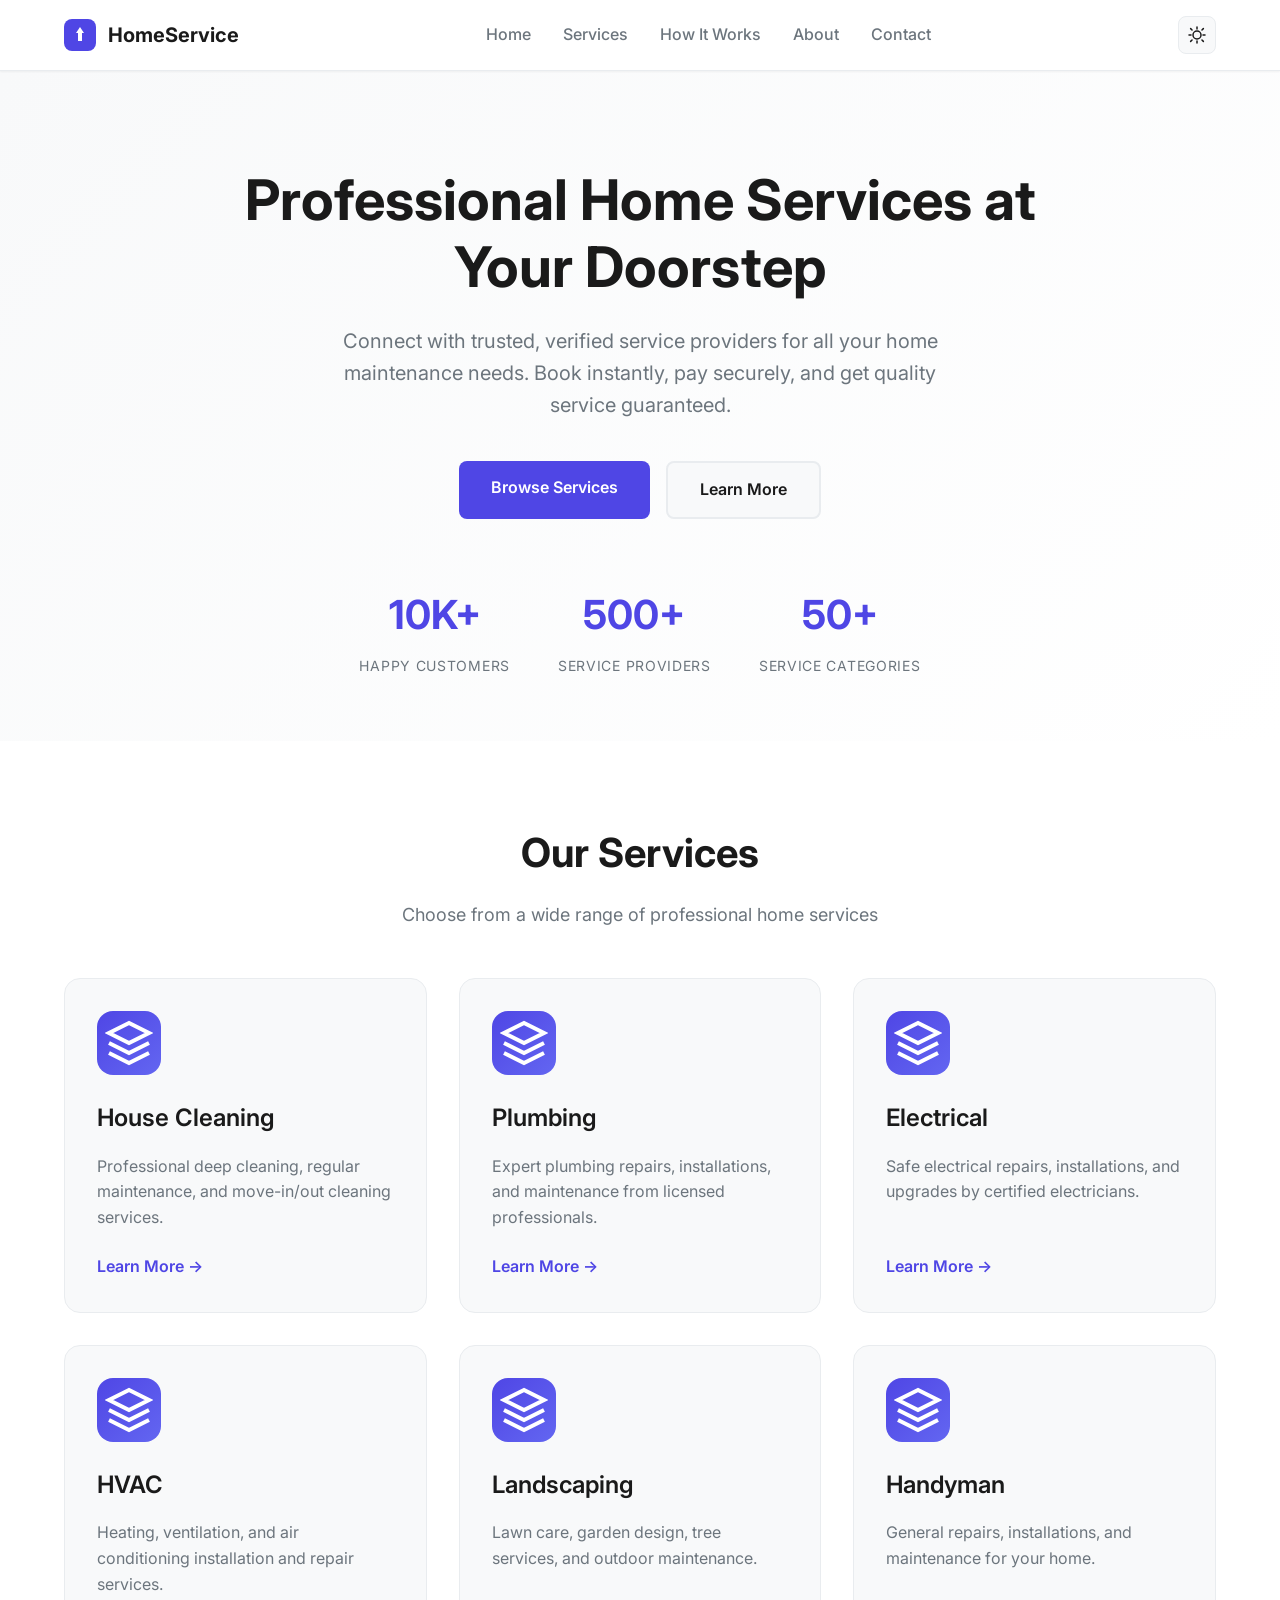
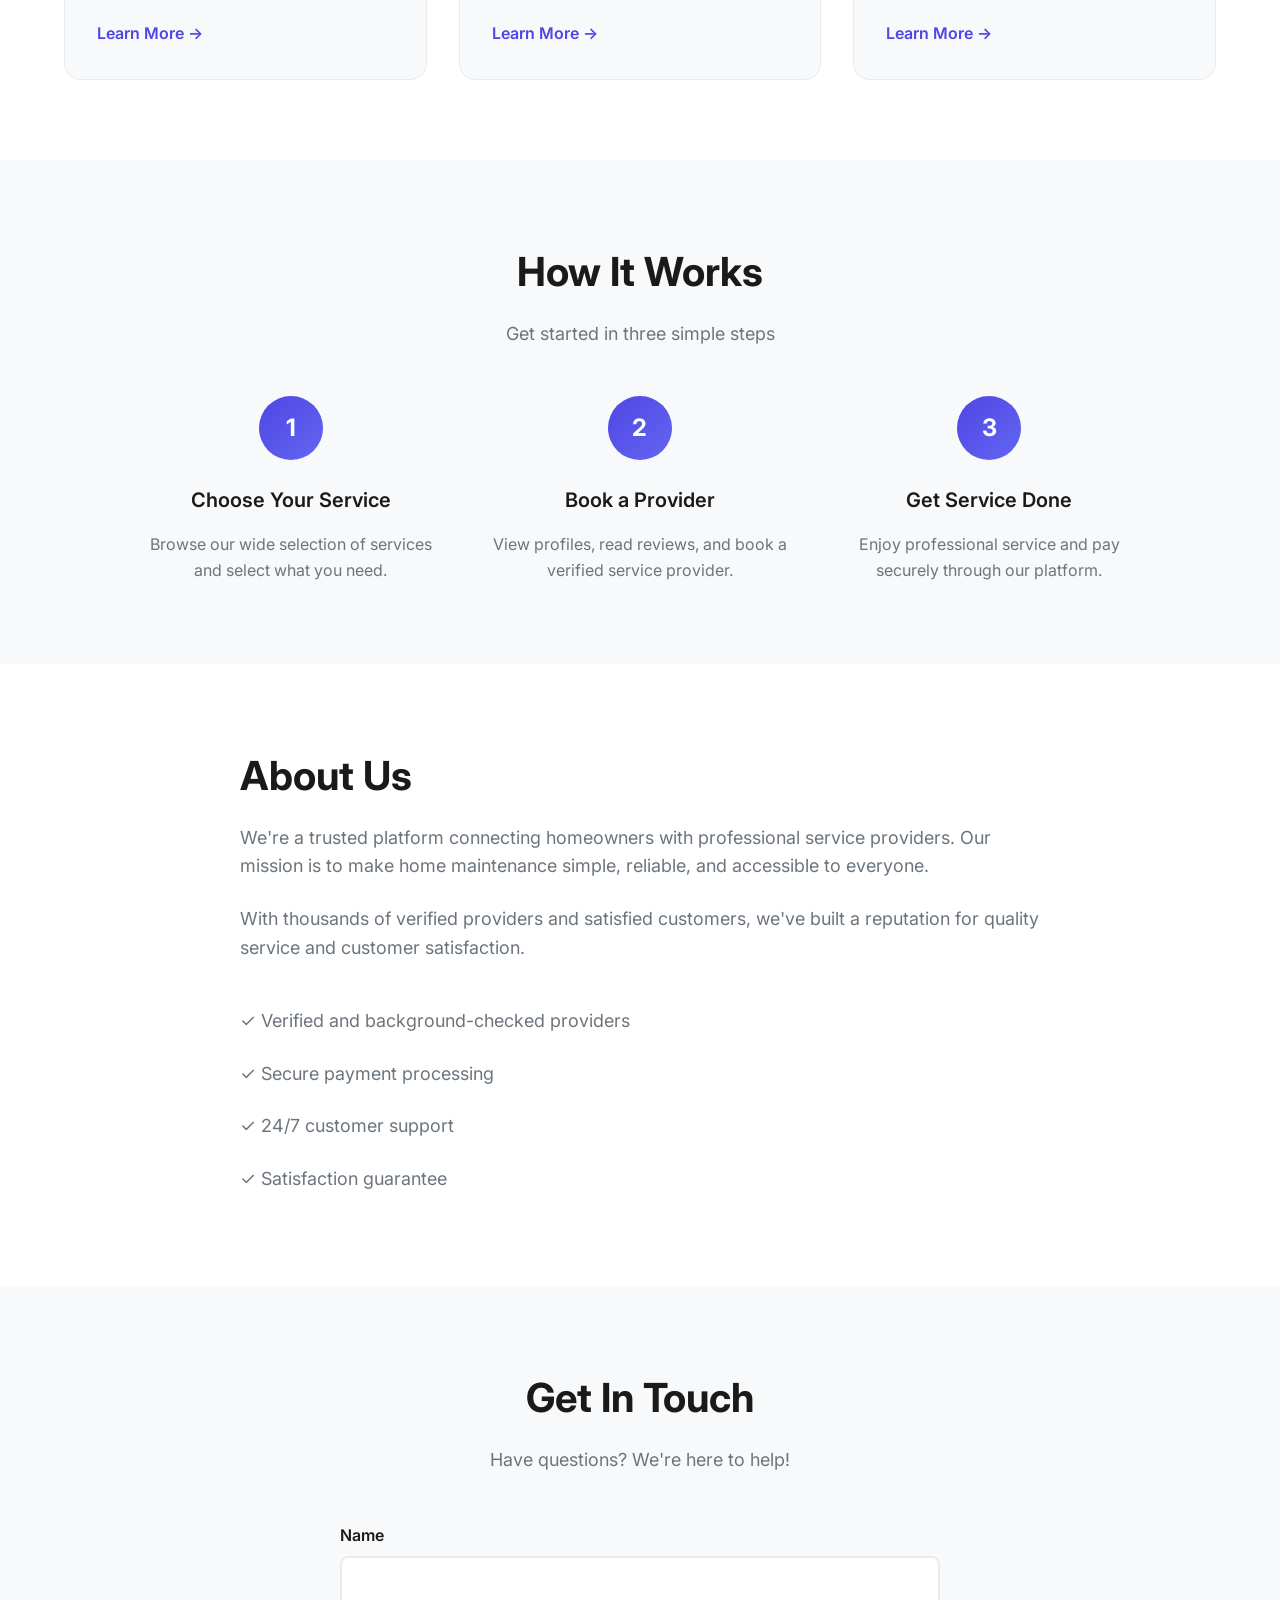
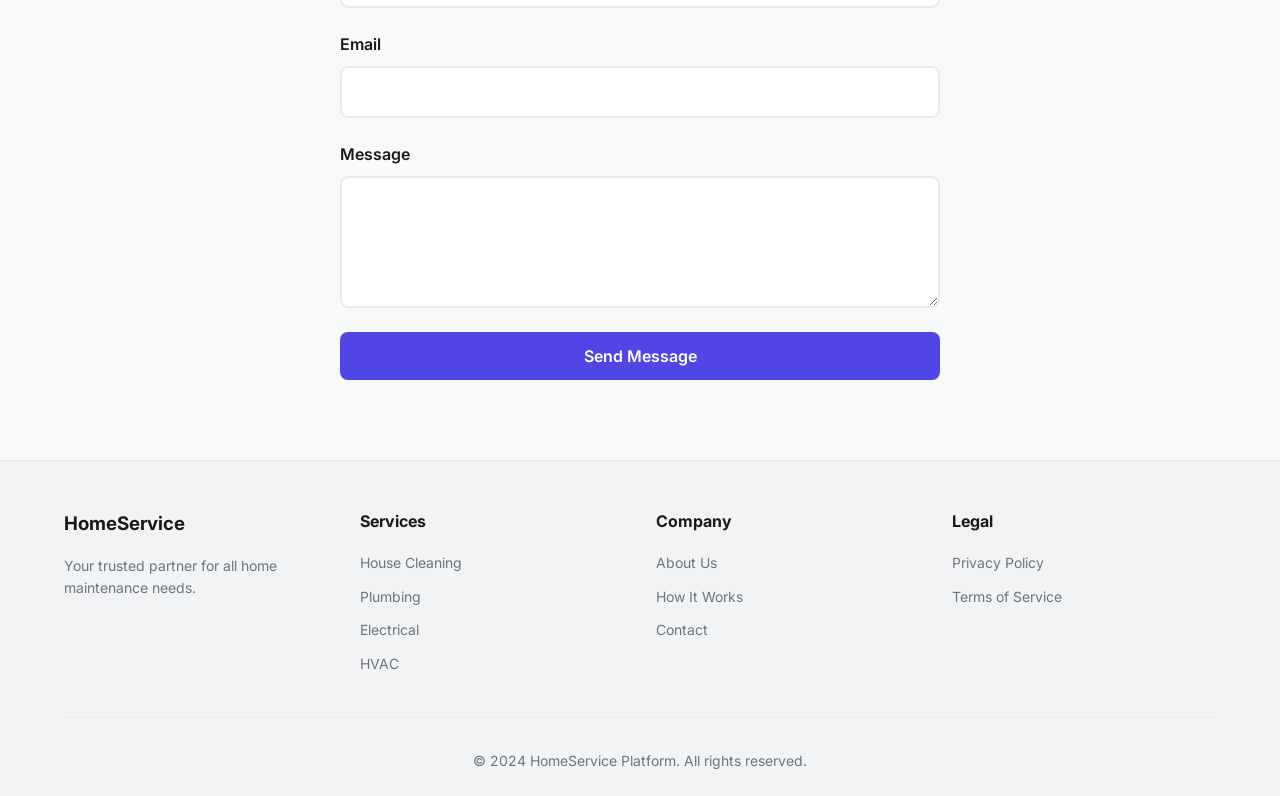
==== index.html @ f5e22240 "Changes made by Agent Co-authored-by: perso.business7 <perso.business7@gmail.com>" ====
<!DOCTYPE html>
<html lang="en">
<head>
    <meta charset="UTF-8">
    <meta name="viewport" content="width=device-width, initial-scale=1.0">
    <meta name="description" content="Professional home service platform connecting homeowners with trusted service providers. Book cleaning, plumbing, electrical, and more services online.">
    <meta name="keywords" content="home services, service providers, cleaning, plumbing, electrical, home maintenance, booking platform">
    <meta name="author" content="Home Service Platform">
    <meta name="robots" content="index, follow">
    <meta property="og:title" content="Home Service Platform - Trusted Service Providers">
    <meta property="og:description" content="Connect with professional service providers for all your home maintenance needs.">
    <meta property="og:type" content="website">
    <meta name="twitter:card" content="summary_large_image">
    <title>Home Service Platform - Professional Services at Your Doorstep</title>
    <link rel="stylesheet" href="styles.css">
    <link rel="preconnect" href="https://fonts.googleapis.com">
    <link rel="preconnect" href="https://fonts.gstatic.com" crossorigin>
    <link href="https://fonts.googleapis.com/css2?family=Inter:wght@300;400;500;600;700&display=swap" rel="stylesheet">
    <script type="application/ld+json">
    {
      "@context": "https://schema.org",
      "@type": "Service",
      "name": "Home Service Platform",
      "description": "Professional home service platform connecting homeowners with trusted service providers",
      "provider": {
        "@type": "Organization",
        "name": "Home Service Platform"
      },
      "areaServed": {
        "@type": "Country",
        "name": "United States"
      },
      "serviceType": ["Cleaning", "Plumbing", "Electrical", "Home Maintenance"]
    }
    </script>
</head>
<body>
    <header class="header" role="banner">
        <nav class="navbar" role="navigation" aria-label="Main navigation">
            <div class="container">
                <div class="nav-wrapper">
                    <a href="#" class="logo" aria-label="Home Service Platform">
                        <svg width="32" height="32" viewBox="0 0 32 32" fill="none" xmlns="http://www.w3.org/2000/svg">
                            <rect width="32" height="32" rx="8" class="logo-bg"/>
                            <path d="M16 8L20 14H18V22H14V14H12L16 8Z" class="logo-icon" fill="currentColor"/>
                        </svg>
                        <span>HomeService</span>
                    </a>
                    <button class="mobile-menu-toggle" aria-label="Toggle menu" aria-expanded="false">
                        <span></span>
                        <span></span>
                        <span></span>
                    </button>
                    <ul class="nav-menu" role="menubar">
                        <li role="none"><a href="#home" role="menuitem">Home</a></li>
                        <li role="none"><a href="#services" role="menuitem">Services</a></li>
                        <li role="none"><a href="#how-it-works" role="menuitem">How It Works</a></li>
                        <li role="none"><a href="#about" role="menuitem">About</a></li>
                        <li role="none"><a href="#contact" role="menuitem">Contact</a></li>
                    </ul>
                    <button class="theme-toggle" aria-label="Toggle theme" title="Toggle light/dark mode">
                        <svg class="sun-icon" width="20" height="20" viewBox="0 0 20 20" fill="none">
                            <circle cx="10" cy="10" r="4" stroke="currentColor" stroke-width="1.5"/>
                            <path d="M10 2V4M10 16V18M18 10H16M4 10H2M16.364 3.636L14.95 5.05M5.05 14.95L3.636 16.364M16.364 16.364L14.95 14.95M5.05 5.05L3.636 3.636" stroke="currentColor" stroke-width="1.5" stroke-linecap="round"/>
                        </svg>
                        <svg class="moon-icon" width="20" height="20" viewBox="0 0 20 20" fill="none">
                            <path d="M17.293 13.293C16.3785 14.2075 15.2352 14.8481 14 15.165C12.7648 15.4819 11.4652 15.4642 10.24 15.114C9.01479 14.7638 7.91376 14.0934 7.05025 13.1799C6.18674 12.2664 5.59239 11.1423 5.33061 9.92834C5.06882 8.71438 5.14878 7.45426 5.56353 6.28141C5.97828 5.10856 6.71289 4.06319 7.69098 3.2638C8.66907 2.46441 9.85279 1.94029 11.1119 1.74826C12.371 1.55622 13.6576 1.70275 14.843 2.173C13.736 3.66123 13.3285 5.53038 13.721 7.31853C14.1135 9.10668 15.2726 10.6651 16.9 11.6C17.305 11.809 17.724 11.987 18.153 12.133C17.756 12.599 17.3 13.011 17.293 13.293Z" stroke="currentColor" stroke-width="1.5" stroke-linecap="round" stroke-linejoin="round"/>
                        </svg>
                    </button>
                </div>
            </div>
        </nav>
    </header>

    <main role="main">
        <section id="home" class="hero" aria-labelledby="hero-heading">
            <div class="container">
                <div class="hero-content">
                    <h1 id="hero-heading" class="hero-title">Professional Home Services at Your Doorstep</h1>
                    <p class="hero-subtitle">Connect with trusted, verified service providers for all your home maintenance needs. Book instantly, pay securely, and get quality service guaranteed.</p>
                    <div class="hero-cta">
                        <a href="#services" class="btn btn-primary" role="button">Browse Services</a>
                        <a href="#how-it-works" class="btn btn-secondary" role="button">Learn More</a>
                    </div>
                    <div class="hero-stats">
                        <div class="stat-item">
                            <span class="stat-number">10K+</span>
                            <span class="stat-label">Happy Customers</span>
                        </div>
                        <div class="stat-item">
                            <span class="stat-number">500+</span>
                            <span class="stat-label">Service Providers</span>
                        </div>
                        <div class="stat-item">
                            <span class="stat-number">50+</span>
                            <span class="stat-label">Service Categories</span>
                        </div>
                    </div>
                </div>
            </div>
        </section>

        <section id="services" class="services" aria-labelledby="services-heading">
            <div class="container">
                <div class="section-header">
                    <h2 id="services-heading" class="section-title">Our Services</h2>
                    <p class="section-subtitle">Choose from a wide range of professional home services</p>
                </div>
                <div class="services-grid">
                    <article class="service-card">
                        <div class="service-icon">
                            <svg width="48" height="48" viewBox="0 0 24 24" fill="none" stroke="currentColor" stroke-width="2">
                                <path d="M12 2L2 7L12 12L22 7L12 2Z"/>
                                <path d="M2 17L12 22L22 17"/>
                                <path d="M2 12L12 17L22 12"/>
                            </svg>
                        </div>
                        <h3 class="service-title">House Cleaning</h3>
                        <p class="service-description">Professional deep cleaning, regular maintenance, and move-in/out cleaning services.</p>
                        <a href="#" class="service-link" aria-label="Learn more about house cleaning">Learn More →</a>
                    </article>
                    <article class="service-card">
                        <div class="service-icon">
                            <svg width="48" height="48" viewBox="0 0 24 24" fill="none" stroke="currentColor" stroke-width="2">
                                <path d="M12 2L2 7L12 12L22 7L12 2Z"/>
                                <path d="M2 17L12 22L22 17"/>
                                <path d="M2 12L12 17L22 12"/>
                            </svg>
                        </div>
                        <h3 class="service-title">Plumbing</h3>
                        <p class="service-description">Expert plumbing repairs, installations, and maintenance from licensed professionals.</p>
                        <a href="#" class="service-link" aria-label="Learn more about plumbing services">Learn More →</a>
                    </article>
                    <article class="service-card">
                        <div class="service-icon">
                            <svg width="48" height="48" viewBox="0 0 24 24" fill="none" stroke="currentColor" stroke-width="2">
                                <path d="M12 2L2 7L12 12L22 7L12 2Z"/>
                                <path d="M2 17L12 22L22 17"/>
                                <path d="M2 12L12 17L22 12"/>
                            </svg>
                        </div>
                        <h3 class="service-title">Electrical</h3>
                        <p class="service-description">Safe electrical repairs, installations, and upgrades by certified electricians.</p>
                        <a href="#" class="service-link" aria-label="Learn more about electrical services">Learn More →</a>
                    </article>
                    <article class="service-card">
                        <div class="service-icon">
                            <svg width="48" height="48" viewBox="0 0 24 24" fill="none" stroke="currentColor" stroke-width="2">
                                <path d="M12 2L2 7L12 12L22 7L12 2Z"/>
                                <path d="M2 17L12 22L22 17"/>
                                <path d="M2 12L12 17L22 12"/>
                            </svg>
                        </div>
                        <h3 class="service-title">HVAC</h3>
                        <p class="service-description">Heating, ventilation, and air conditioning installation and repair services.</p>
                        <a href="#" class="service-link" aria-label="Learn more about HVAC services">Learn More →</a>
                    </article>
                    <article class="service-card">
                        <div class="service-icon">
                            <svg width="48" height="48" viewBox="0 0 24 24" fill="none" stroke="currentColor" stroke-width="2">
                                <path d="M12 2L2 7L12 12L22 7L12 2Z"/>
                                <path d="M2 17L12 22L22 17"/>
                                <path d="M2 12L12 17L22 12"/>
                            </svg>
                        </div>
                        <h3 class="service-title">Landscaping</h3>
                        <p class="service-description">Lawn care, garden design, tree services, and outdoor maintenance.</p>
                        <a href="#" class="service-link" aria-label="Learn more about landscaping services">Learn More →</a>
                    </article>
                    <article class="service-card">
                        <div class="service-icon">
                            <svg width="48" height="48" viewBox="0 0 24 24" fill="none" stroke="currentColor" stroke-width="2">
                                <path d="M12 2L2 7L12 12L22 7L12 2Z"/>
                                <path d="M2 17L12 22L22 17"/>
                                <path d="M2 12L12 17L22 12"/>
                            </svg>
                        </div>
                        <h3 class="service-title">Handyman</h3>
                        <p class="service-description">General repairs, installations, and maintenance for your home.</p>
                        <a href="#" class="service-link" aria-label="Learn more about handyman services">Learn More →</a>
                    </article>
                </div>
            </div>
        </section>

        <section id="how-it-works" class="how-it-works" aria-labelledby="how-it-works-heading">
            <div class="container">
                <div class="section-header">
                    <h2 id="how-it-works-heading" class="section-title">How It Works</h2>
                    <p class="section-subtitle">Get started in three simple steps</p>
                </div>
                <div class="steps">
                    <div class="step-item">
                        <div class="step-number">1</div>
                        <h3 class="step-title">Choose Your Service</h3>
                        <p class="step-description">Browse our wide selection of services and select what you need.</p>
                    </div>
                    <div class="step-item">
                        <div class="step-number">2</div>
                        <h3 class="step-title">Book a Provider</h3>
                        <p class="step-description">View profiles, read reviews, and book a verified service provider.</p>
                    </div>
                    <div class="step-item">
                        <div class="step-number">3</div>
                        <h3 class="step-title">Get Service Done</h3>
                        <p class="step-description">Enjoy professional service and pay securely through our platform.</p>
                    </div>
                </div>
            </div>
        </section>

        <section id="about" class="about" aria-labelledby="about-heading">
            <div class="container">
                <div class="about-content">
                    <div class="about-text">
                        <h2 id="about-heading" class="section-title">About Us</h2>
                        <p>We're a trusted platform connecting homeowners with professional service providers. Our mission is to make home maintenance simple, reliable, and accessible to everyone.</p>
                        <p>With thousands of verified providers and satisfied customers, we've built a reputation for quality service and customer satisfaction.</p>
                        <ul class="feature-list">
                            <li>✓ Verified and background-checked providers</li>
                            <li>✓ Secure payment processing</li>
                            <li>✓ 24/7 customer support</li>
                            <li>✓ Satisfaction guarantee</li>
                        </ul>
                    </div>
                </div>
            </div>
        </section>

        <section id="contact" class="contact" aria-labelledby="contact-heading">
            <div class="container">
                <div class="section-header">
                    <h2 id="contact-heading" class="section-title">Get In Touch</h2>
                    <p class="section-subtitle">Have questions? We're here to help!</p>
                </div>
                <div class="contact-content">
                    <form class="contact-form" aria-label="Contact form">
                        <div class="form-group">
                            <label for="name">Name</label>
                            <input type="text" id="name" name="name" required aria-required="true">
                        </div>
                        <div class="form-group">
                            <label for="email">Email</label>
                            <input type="email" id="email" name="email" required aria-required="true">
                        </div>
                        <div class="form-group">
                            <label for="message">Message</label>
                            <textarea id="message" name="message" rows="5" required aria-required="true"></textarea>
                        </div>
                        <button type="submit" class="btn btn-primary">Send Message</button>
                    </form>
                </div>
            </div>
        </section>
    </main>

    <footer class="footer" role="contentinfo">
        <div class="container">
            <div class="footer-content">
                <div class="footer-section">
                    <h3>HomeService</h3>
                    <p>Your trusted partner for all home maintenance needs.</p>
                </div>
                <div class="footer-section">
                    <h4>Services</h4>
                    <ul>
                        <li><a href="#services">House Cleaning</a></li>
                        <li><a href="#services">Plumbing</a></li>
                        <li><a href="#services">Electrical</a></li>
                        <li><a href="#services">HVAC</a></li>
                    </ul>
                </div>
                <div class="footer-section">
                    <h4>Company</h4>
                    <ul>
                        <li><a href="#about">About Us</a></li>
                        <li><a href="#how-it-works">How It Works</a></li>
                        <li><a href="#contact">Contact</a></li>
                    </ul>
                </div>
                <div class="footer-section">
                    <h4>Legal</h4>
                    <ul>
                        <li><a href="#">Privacy Policy</a></li>
                        <li><a href="#">Terms of Service</a></li>
                    </ul>
                </div>
            </div>
            <div class="footer-bottom">
                <p>&copy; 2024 HomeService Platform. All rights reserved.</p>
            </div>
        </div>
    </footer>

    <script src="script.js"></script>
</body>
</html>
---- styles.css ----
:root {
    /* Light theme colors */
    --bg-primary: #ffffff;
    --bg-secondary: #f8f9fa;
    --bg-tertiary: #f1f3f5;
    --text-primary: #1a1a1a;
    --text-secondary: #6c757d;
    --text-tertiary: #868e96;
    --accent-primary: #4f46e5;
    --accent-primary-hover: #4338ca;
    --accent-secondary: #6366f1;
    --border-color: #e9ecef;
    --shadow-sm: 0 1px 2px 0 rgba(0, 0, 0, 0.05);
    --shadow-md: 0 4px 6px -1px rgba(0, 0, 0, 0.1), 0 2px 4px -1px rgba(0, 0, 0, 0.06);
    --shadow-lg: 0 10px 15px -3px rgba(0, 0, 0, 0.1), 0 4px 6px -2px rgba(0, 0, 0, 0.05);
    --shadow-xl: 0 20px 25px -5px rgba(0, 0, 0, 0.1), 0 10px 10px -5px rgba(0, 0, 0, 0.04);
}

[data-theme="dark"] {
    /* Dark theme colors */
    --bg-primary: #0f172a;
    --bg-secondary: #1e293b;
    --bg-tertiary: #334155;
    --text-primary: #f1f5f9;
    --text-secondary: #cbd5e1;
    --text-tertiary: #94a3b8;
    --accent-primary: #6366f1;
    --accent-primary-hover: #818cf8;
    --accent-secondary: #818cf8;
    --border-color: #334155;
    --shadow-sm: 0 1px 2px 0 rgba(0, 0, 0, 0.3);
    --shadow-md: 0 4px 6px -1px rgba(0, 0, 0, 0.4), 0 2px 4px -1px rgba(0, 0, 0, 0.3);
    --shadow-lg: 0 10px 15px -3px rgba(0, 0, 0, 0.4), 0 4px 6px -2px rgba(0, 0, 0, 0.3);
    --shadow-xl: 0 20px 25px -5px rgba(0, 0, 0, 0.4), 0 10px 10px -5px rgba(0, 0, 0, 0.3);
}

* {
    margin: 0;
    padding: 0;
    box-sizing: border-box;
}

html {
    scroll-behavior: smooth;
}

body {
    font-family: 'Inter', -apple-system, BlinkMacSystemFont, 'Segoe UI', Roboto, Oxygen, Ubuntu, Cantarell, sans-serif;
    line-height: 1.6;
    color: var(--text-primary);
    background-color: var(--bg-primary);
    transition: background-color 0.3s ease, color 0.3s ease;
    -webkit-font-smoothing: antialiased;
    -moz-osx-font-smoothing: grayscale;
}

.container {
    max-width: 1200px;
    margin: 0 auto;
    padding: 0 1.5rem;
}

/* Header & Navigation */
.header {
    position: sticky;
    top: 0;
    z-index: 1000;
    background-color: var(--bg-primary);
    border-bottom: 1px solid var(--border-color);
    box-shadow: var(--shadow-sm);
    transition: background-color 0.3s ease, border-color 0.3s ease;
}

.navbar {
    padding: 1rem 0;
}

.nav-wrapper {
    display: flex;
    align-items: center;
    justify-content: space-between;
    gap: 2rem;
}

.logo {
    display: flex;
    align-items: center;
    gap: 0.75rem;
    text-decoration: none;
    color: var(--text-primary);
    font-weight: 700;
    font-size: 1.25rem;
    transition: color 0.3s ease;
}

.logo:hover {
    color: var(--accent-primary);
}

.logo-bg {
    fill: var(--accent-primary);
}

.logo-icon {
    fill: white;
}

.nav-menu {
    display: flex;
    list-style: none;
    gap: 2rem;
    align-items: center;
}

.nav-menu a {
    color: var(--text-secondary);
    text-decoration: none;
    font-weight: 500;
    transition: color 0.3s ease;
    position: relative;
}

.nav-menu a:hover,
.nav-menu a:focus {
    color: var(--accent-primary);
    outline: none;
}

.nav-menu a::after {
    content: '';
    position: absolute;
    bottom: -4px;
    left: 0;
    width: 0;
    height: 2px;
    background-color: var(--accent-primary);
    transition: width 0.3s ease;
}

.nav-menu a:hover::after {
    width: 100%;
}

.mobile-menu-toggle {
    display: none;
    flex-direction: column;
    gap: 4px;
    background: none;
    border: none;
    cursor: pointer;
    padding: 0.5rem;
    z-index: 1001;
}

.mobile-menu-toggle span {
    width: 24px;
    height: 2px;
    background-color: var(--text-primary);
    transition: all 0.3s ease;
    border-radius: 2px;
}

.mobile-menu-toggle[aria-expanded="true"] span:nth-child(1) {
    transform: rotate(45deg) translate(6px, 6px);
}

.mobile-menu-toggle[aria-expanded="true"] span:nth-child(2) {
    opacity: 0;
}

.mobile-menu-toggle[aria-expanded="true"] span:nth-child(3) {
    transform: rotate(-45deg) translate(6px, -6px);
}

.theme-toggle {
    background: var(--bg-secondary);
    border: 1px solid var(--border-color);
    border-radius: 0.5rem;
    padding: 0.5rem;
    cursor: pointer;
    display: flex;
    align-items: center;
    justify-content: center;
    transition: all 0.3s ease;
    color: var(--text-primary);
}

.theme-toggle:hover {
    background: var(--bg-tertiary);
    transform: scale(1.05);
}

.theme-toggle:focus {
    outline: 2px solid var(--accent-primary);
    outline-offset: 2px;
}

.theme-toggle .moon-icon {
    display: none;
}

[data-theme="dark"] .theme-toggle .sun-icon {
    display: none;
}

[data-theme="dark"] .theme-toggle .moon-icon {
    display: block;
}

/* Hero Section */
.hero {
    padding: 6rem 0 4rem;
    background: linear-gradient(135deg, var(--bg-secondary) 0%, var(--bg-primary) 100%);
    text-align: center;
}

.hero-content {
    max-width: 800px;
    margin: 0 auto;
}

.hero-title {
    font-size: clamp(2rem, 5vw, 3.5rem);
    font-weight: 700;
    margin-bottom: 1.5rem;
    color: var(--text-primary);
    line-height: 1.2;
}

.hero-subtitle {
    font-size: clamp(1rem, 2vw, 1.25rem);
    color: var(--text-secondary);
    margin-bottom: 2.5rem;
    max-width: 600px;
    margin-left: auto;
    margin-right: auto;
}

.hero-cta {
    display: flex;
    gap: 1rem;
    justify-content: center;
    flex-wrap: wrap;
    margin-bottom: 4rem;
}

.btn {
    display: inline-block;
    padding: 0.875rem 2rem;
    border-radius: 0.5rem;
    text-decoration: none;
    font-weight: 600;
    transition: all 0.3s ease;
    border: none;
    cursor: pointer;
    font-size: 1rem;
    font-family: inherit;
}

.btn-primary {
    background-color: var(--accent-primary);
    color: white;
}

.btn-primary:hover,
.btn-primary:focus {
    background-color: var(--accent-primary-hover);
    transform: translateY(-2px);
    box-shadow: var(--shadow-lg);
    outline: none;
}

.btn-secondary {
    background-color: var(--bg-secondary);
    color: var(--text-primary);
    border: 2px solid var(--border-color);
}

.btn-secondary:hover,
.btn-secondary:focus {
    background-color: var(--bg-tertiary);
    border-color: var(--accent-primary);
    outline: none;
}

.hero-stats {
    display: flex;
    justify-content: center;
    gap: 3rem;
    flex-wrap: wrap;
}

.stat-item {
    display: flex;
    flex-direction: column;
    align-items: center;
}

.stat-number {
    font-size: 2.5rem;
    font-weight: 700;
    color: var(--accent-primary);
    margin-bottom: 0.5rem;
}

.stat-label {
    color: var(--text-secondary);
    font-size: 0.875rem;
    text-transform: uppercase;
    letter-spacing: 0.05em;
}

/* Services Section */
.services {
    padding: 5rem 0;
    background-color: var(--bg-primary);
}

.section-header {
    text-align: center;
    margin-bottom: 3rem;
}

.section-title {
    font-size: clamp(1.75rem, 4vw, 2.5rem);
    font-weight: 700;
    margin-bottom: 1rem;
    color: var(--text-primary);
}

.section-subtitle {
    font-size: 1.125rem;
    color: var(--text-secondary);
    max-width: 600px;
    margin: 0 auto;
}

.services-grid {
    display: grid;
    grid-template-columns: repeat(auto-fit, minmax(300px, 1fr));
    gap: 2rem;
}

.service-card {
    background-color: var(--bg-secondary);
    border: 1px solid var(--border-color);
    border-radius: 1rem;
    padding: 2rem;
    transition: all 0.3s ease;
    display: flex;
    flex-direction: column;
}

.service-card:hover {
    transform: translateY(-4px);
    box-shadow: var(--shadow-lg);
    border-color: var(--accent-primary);
}

.service-icon {
    width: 64px;
    height: 64px;
    background: linear-gradient(135deg, var(--accent-primary), var(--accent-secondary));
    border-radius: 1rem;
    display: flex;
    align-items: center;
    justify-content: center;
    margin-bottom: 1.5rem;
    color: white;
}

.service-title {
    font-size: 1.5rem;
    font-weight: 600;
    margin-bottom: 1rem;
    color: var(--text-primary);
}

.service-description {
    color: var(--text-secondary);
    margin-bottom: 1.5rem;
    flex-grow: 1;
}

.service-link {
    color: var(--accent-primary);
    text-decoration: none;
    font-weight: 600;
    transition: all 0.3s ease;
    align-self: flex-start;
}

.service-link:hover,
.service-link:focus {
    color: var(--accent-primary-hover);
    transform: translateX(4px);
    outline: none;
}

/* How It Works Section */
.how-it-works {
    padding: 5rem 0;
    background-color: var(--bg-secondary);
}

.steps {
    display: grid;
    grid-template-columns: repeat(auto-fit, minmax(250px, 1fr));
    gap: 3rem;
    max-width: 1000px;
    margin: 0 auto;
}

.step-item {
    text-align: center;
    position: relative;
}

.step-number {
    width: 64px;
    height: 64px;
    background: linear-gradient(135deg, var(--accent-primary), var(--accent-secondary));
    color: white;
    border-radius: 50%;
    display: flex;
    align-items: center;
    justify-content: center;
    font-size: 1.5rem;
    font-weight: 700;
    margin: 0 auto 1.5rem;
}

.step-title {
    font-size: 1.25rem;
    font-weight: 600;
    margin-bottom: 1rem;
    color: var(--text-primary);
}

.step-description {
    color: var(--text-secondary);
}

/* About Section */
.about {
    padding: 5rem 0;
    background-color: var(--bg-primary);
}

.about-content {
    max-width: 800px;
    margin: 0 auto;
}

.about-text p {
    color: var(--text-secondary);
    margin-bottom: 1.5rem;
    font-size: 1.125rem;
}

.feature-list {
    list-style: none;
    margin-top: 2rem;
}

.feature-list li {
    padding: 0.75rem 0;
    color: var(--text-secondary);
    font-size: 1.125rem;
}

/* Contact Section */
.contact {
    padding: 5rem 0;
    background-color: var(--bg-secondary);
}

.contact-content {
    max-width: 600px;
    margin: 0 auto;
}

.contact-form {
    display: flex;
    flex-direction: column;
    gap: 1.5rem;
}

.form-group {
    display: flex;
    flex-direction: column;
    gap: 0.5rem;
}

.form-group label {
    font-weight: 600;
    color: var(--text-primary);
}

.form-group input,
.form-group textarea {
    padding: 0.875rem;
    border: 2px solid var(--border-color);
    border-radius: 0.5rem;
    background-color: var(--bg-primary);
    color: var(--text-primary);
    font-family: inherit;
    font-size: 1rem;
    transition: all 0.3s ease;
}

.form-group input:focus,
.form-group textarea:focus {
    outline: none;
    border-color: var(--accent-primary);
    box-shadow: 0 0 0 3px rgba(79, 70, 229, 0.1);
}

.form-group textarea {
    resize: vertical;
    min-height: 120px;
}

/* Footer */
.footer {
    background-color: var(--bg-tertiary);
    padding: 3rem 0 1.5rem;
    border-top: 1px solid var(--border-color);
}

.footer-content {
    display: grid;
    grid-template-columns: repeat(auto-fit, minmax(200px, 1fr));
    gap: 2rem;
    margin-bottom: 2rem;
}

.footer-section h3,
.footer-section h4 {
    margin-bottom: 1rem;
    color: var(--text-primary);
}

.footer-section p {
    color: var(--text-secondary);
    font-size: 0.875rem;
}

.footer-section ul {
    list-style: none;
}

.footer-section ul li {
    margin-bottom: 0.5rem;
}

.footer-section a {
    color: var(--text-secondary);
    text-decoration: none;
    transition: color 0.3s ease;
    font-size: 0.875rem;
}

.footer-section a:hover,
.footer-section a:focus {
    color: var(--accent-primary);
    outline: none;
}

.footer-bottom {
    text-align: center;
    padding-top: 2rem;
    border-top: 1px solid var(--border-color);
}

.footer-bottom p {
    color: var(--text-secondary);
    font-size: 0.875rem;
}

/* Responsive Design */
@media (max-width: 768px) {
    .mobile-menu-toggle {
        display: flex;
    }

    .nav-menu {
        position: fixed;
        top: 0;
        right: -100%;
        height: 100vh;
        width: 280px;
        background-color: var(--bg-primary);
        flex-direction: column;
        align-items: flex-start;
        padding: 5rem 2rem 2rem;
        box-shadow: var(--shadow-xl);
        transition: right 0.3s ease;
        border-left: 1px solid var(--border-color);
    }

    .nav-menu.active {
        right: 0;
    }

    .nav-menu a {
        width: 100%;
        padding: 0.75rem 0;
    }

    .hero {
        padding: 4rem 0 3rem;
    }

    .hero-stats {
        gap: 2rem;
    }

    .stat-number {
        font-size: 2rem;
    }

    .services-grid {
        grid-template-columns: 1fr;
    }

    .steps {
        grid-template-columns: 1fr;
        gap: 2rem;
    }

    .footer-content {
        grid-template-columns: 1fr;
    }
}

@media (max-width: 480px) {
    .container {
        padding: 0 1rem;
    }

    .hero-cta {
        flex-direction: column;
    }

    .btn {
        width: 100%;
        text-align: center;
    }

    .hero-stats {
        flex-direction: column;
        gap: 1.5rem;
    }
}

/* Accessibility */
@media (prefers-reduced-motion: reduce) {
    * {
        animation-duration: 0.01ms !important;
        animation-iteration-count: 1 !important;
        transition-duration: 0.01ms !important;
    }
}

/* Focus visible for keyboard navigation */
*:focus-visible {
    outline: 2px solid var(--accent-primary);
    outline-offset: 2px;
}

/* Skip to main content link for screen readers */
.skip-link {
    position: absolute;
    top: -40px;
    left: 0;
    background: var(--accent-primary);
    color: white;
    padding: 8px;
    text-decoration: none;
    z-index: 100;
}

.skip-link:focus {
    top: 0;
}
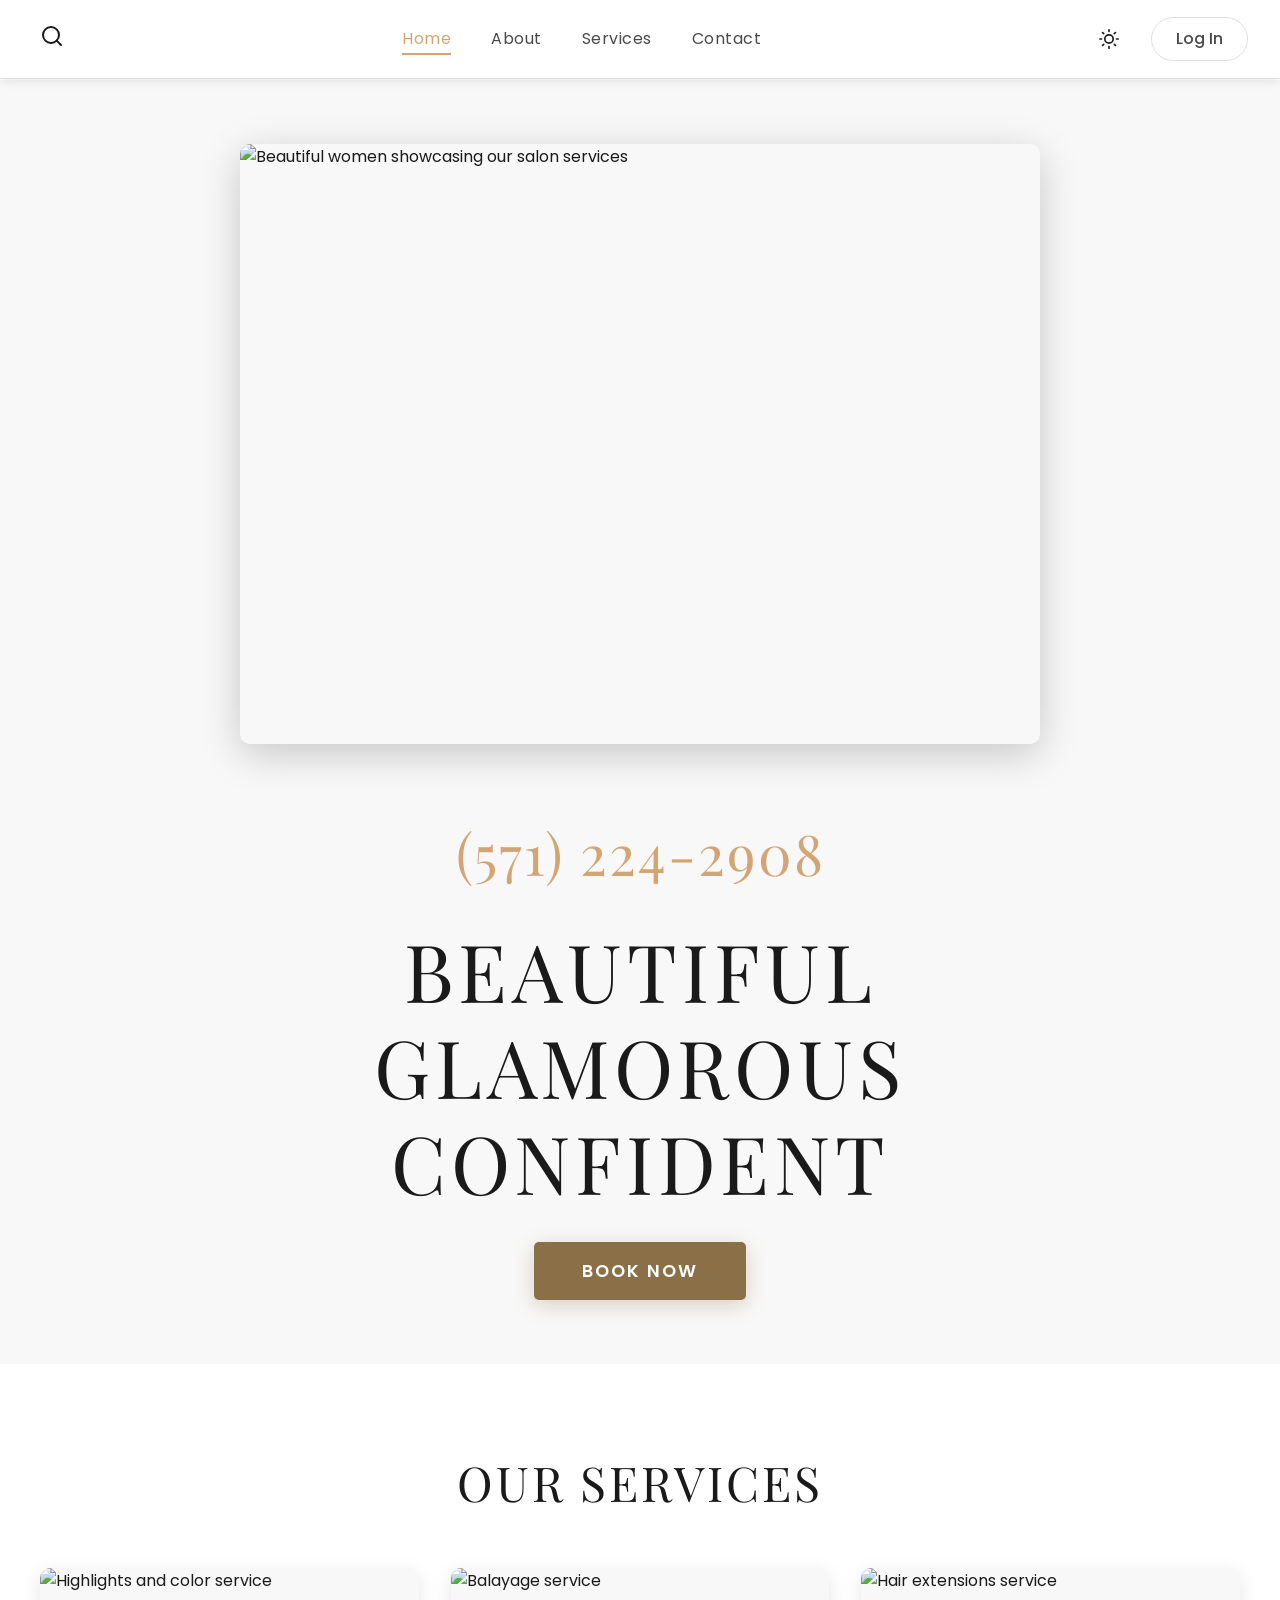
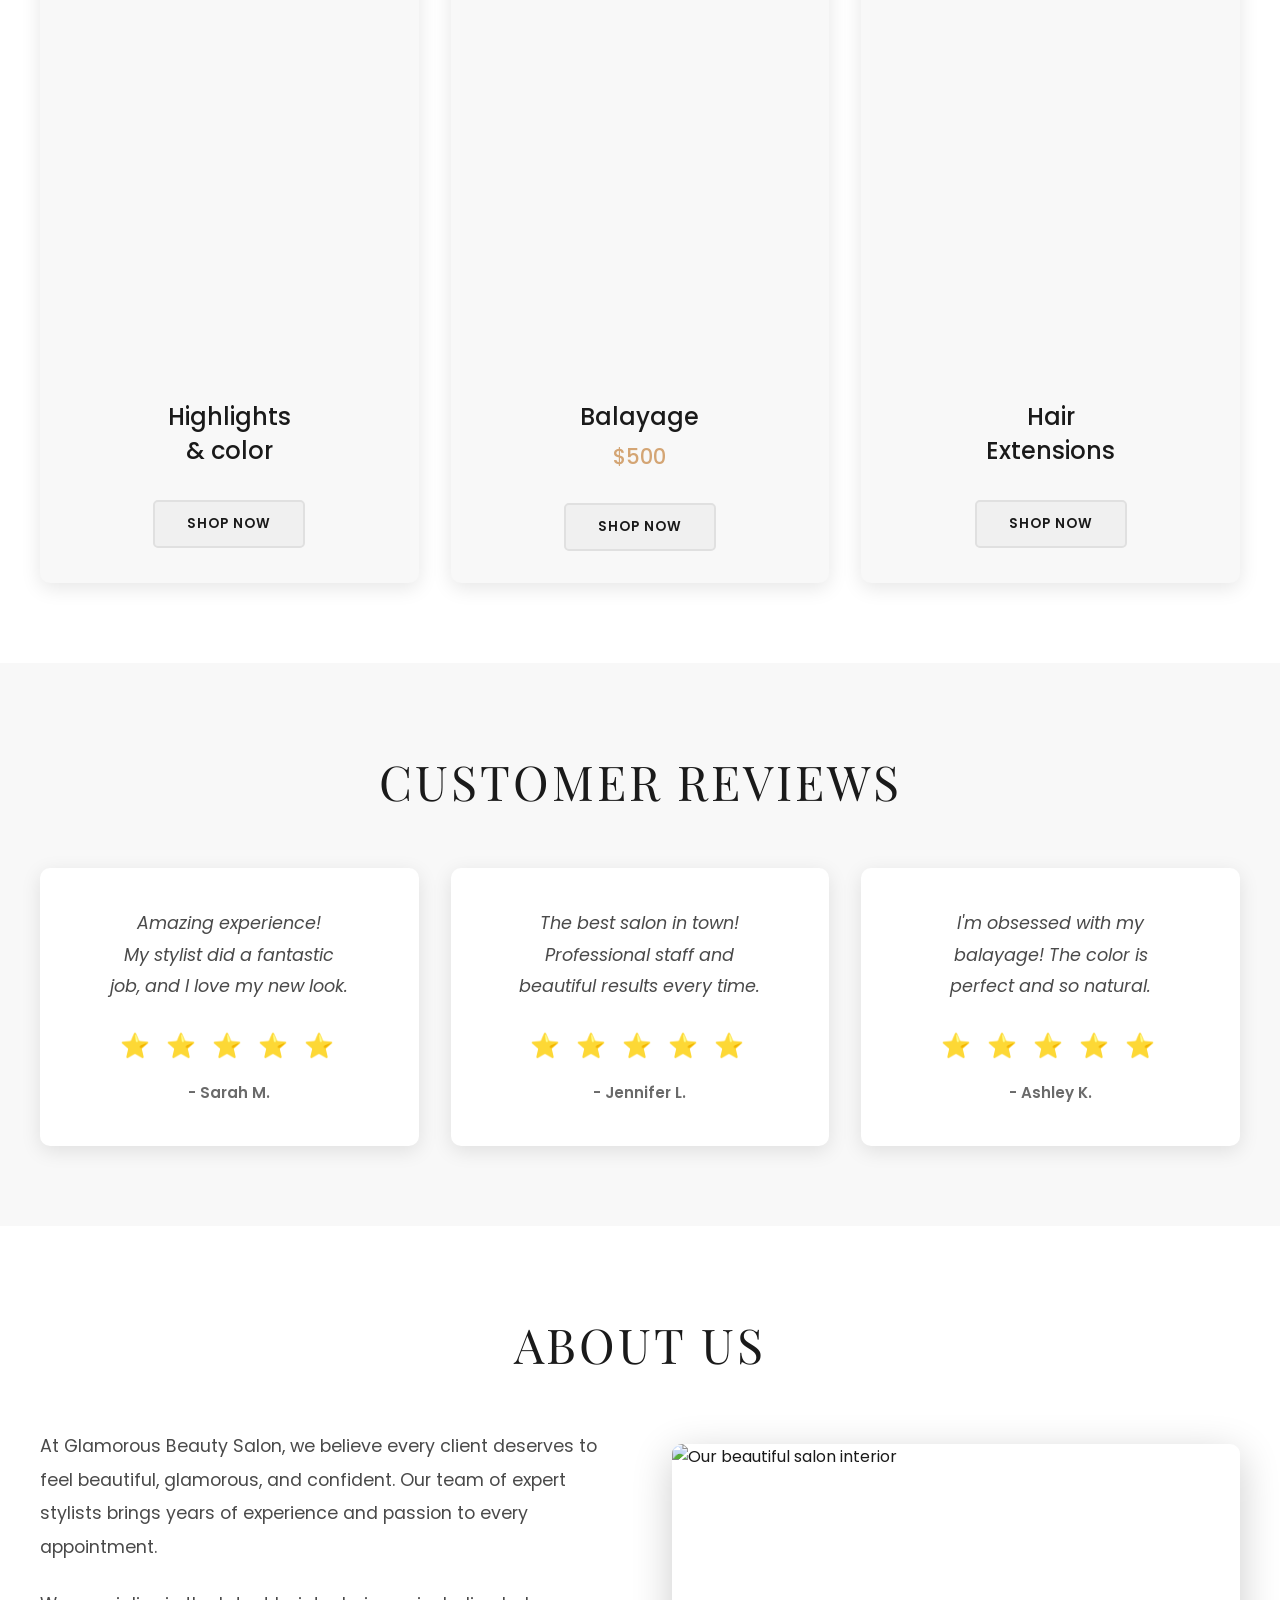
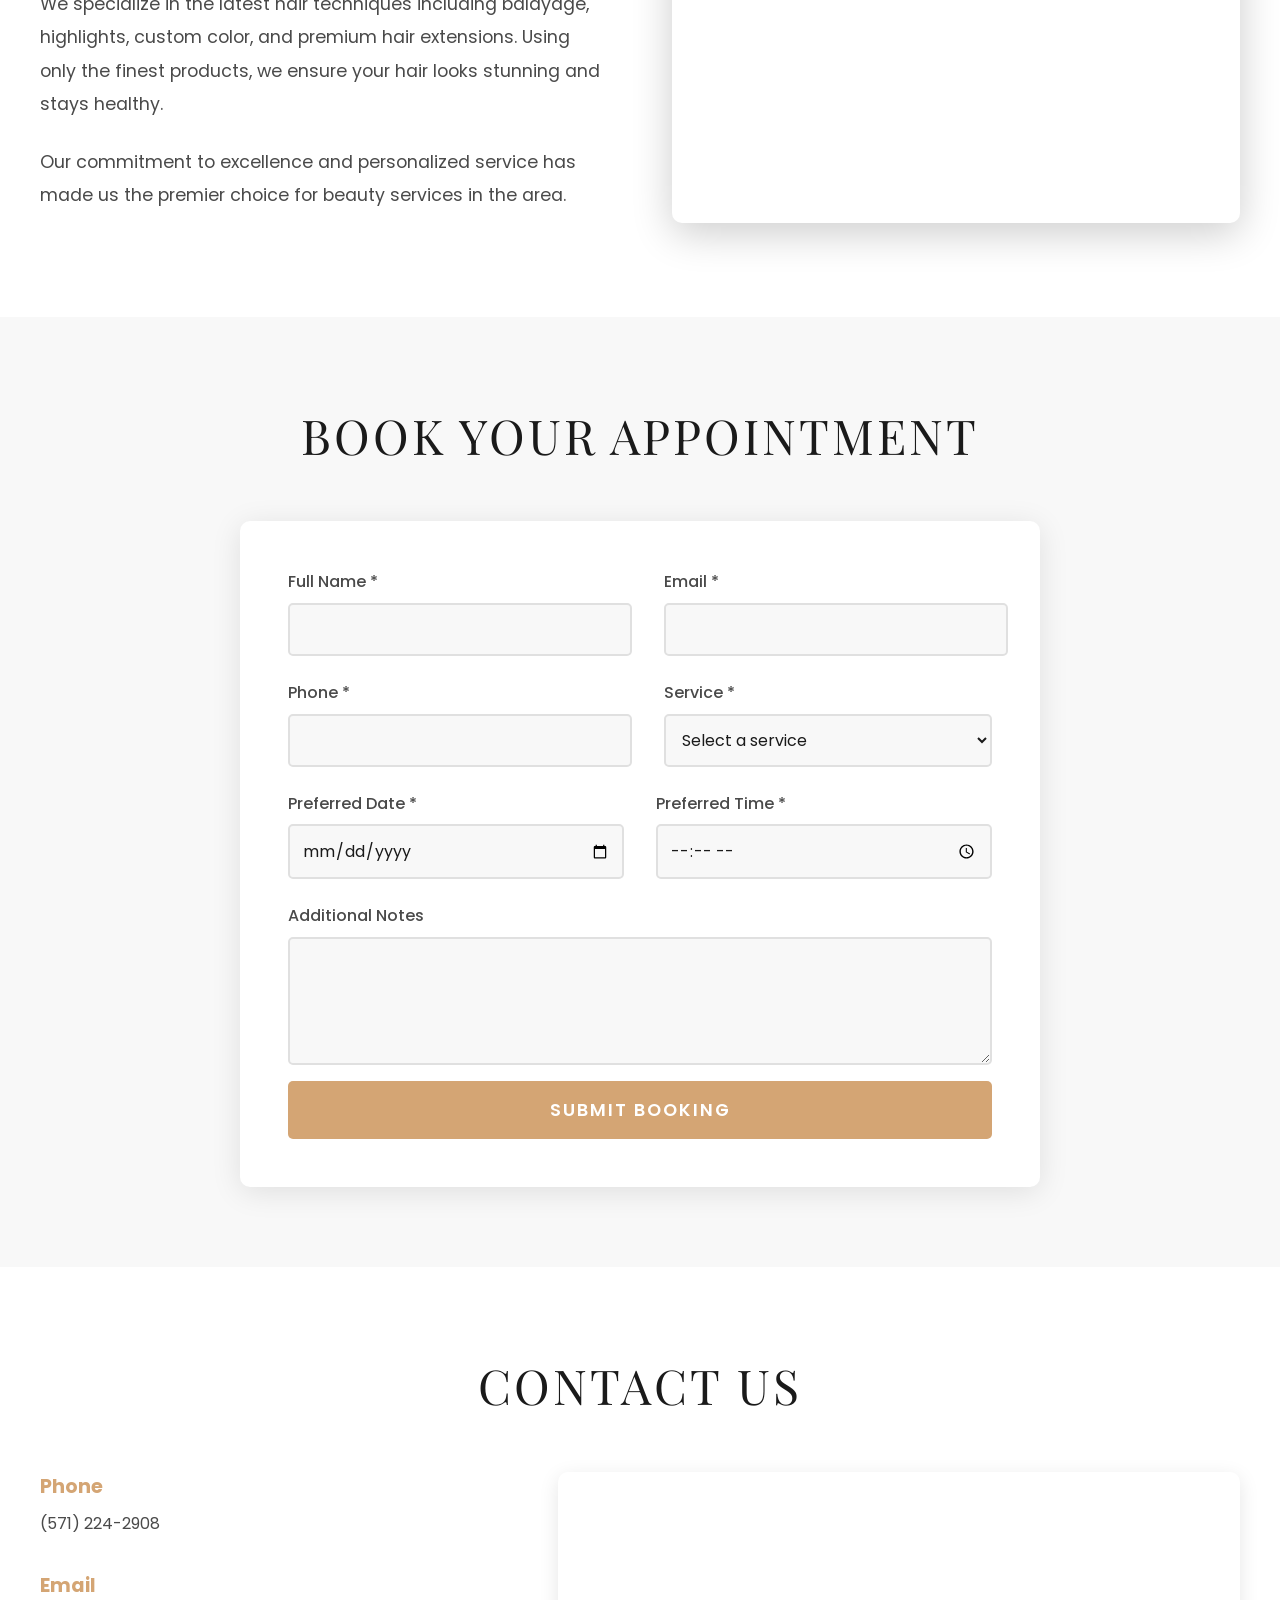
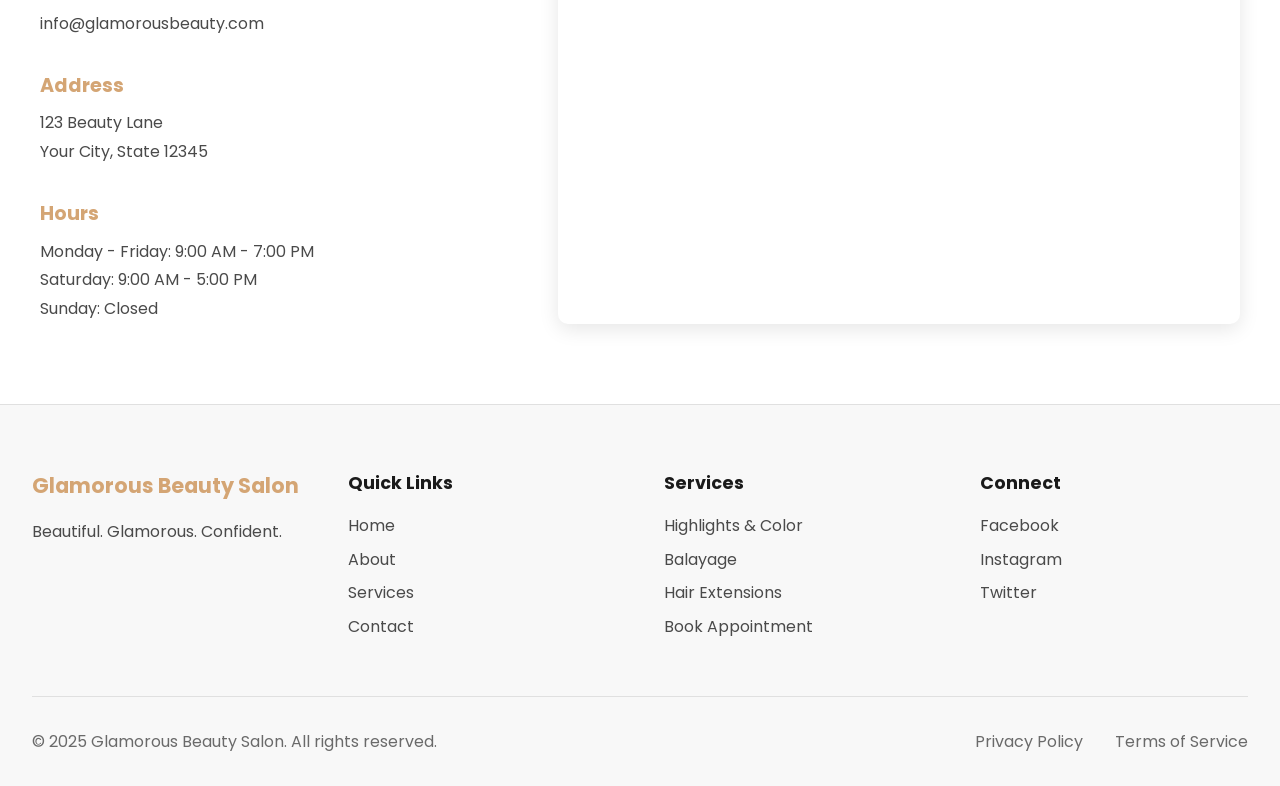
==== commit 15c25e00: "feat: Add website files and configuration Co-authored-by: perso.business7 <perso.business7@gmail.com" ====
--- a/index.html
+++ b/index.html
@@ -3,295 +3,416 @@
 <head>
     <meta charset="UTF-8">
     <meta name="viewport" content="width=device-width, initial-scale=1.0">
-    <meta name="description" content="Professional home service platform connecting homeowners with trusted service providers. Book cleaning, plumbing, electrical, and more services online.">
-    <meta name="keywords" content="home services, service providers, cleaning, plumbing, electrical, home maintenance, booking platform">
-    <meta name="author" content="Home Service Platform">
+    <meta http-equiv="X-UA-Compatible" content="IE=edge">
+    
+    <!-- SEO Meta Tags -->
+    <title>Glamorous Beauty Salon | Professional Hair Services & Extensions</title>
+    <meta name="description" content="Transform your look at Glamorous Beauty Salon. Expert hair styling, balayage, highlights, color, and extensions. Book your appointment today! Call (571) 224-2908">
+    <meta name="keywords" content="beauty salon, hair salon, balayage, highlights, hair extensions, hair color, professional stylist, beauty services">
+    <meta name="author" content="Glamorous Beauty Salon">
     <meta name="robots" content="index, follow">
-    <meta property="og:title" content="Home Service Platform - Trusted Service Providers">
-    <meta property="og:description" content="Connect with professional service providers for all your home maintenance needs.">
+    
+    <!-- Open Graph Meta Tags for Social Media -->
+    <meta property="og:title" content="Glamorous Beauty Salon | Professional Hair Services">
+    <meta property="og:description" content="Beautiful. Glamorous. Confident. Expert hair styling and beauty services.">
     <meta property="og:type" content="website">
+    <meta property="og:url" content="https://www.glamorousbeauty.com">
+    <meta property="og:image" content="./images/hero-image.jpg">
+    
+    <!-- Twitter Card Meta Tags -->
     <meta name="twitter:card" content="summary_large_image">
-    <title>Home Service Platform - Professional Services at Your Doorstep</title>
-    <link rel="stylesheet" href="styles.css">
+    <meta name="twitter:title" content="Glamorous Beauty Salon">
+    <meta name="twitter:description" content="Beautiful. Glamorous. Confident. Expert hair styling services.">
+    
+    <!-- Canonical URL -->
+    <link rel="canonical" href="https://www.glamorousbeauty.com">
+    
+    <!-- Favicon -->
+    <link rel="icon" type="image/x-icon" href="./favicon.ico">
+    
+    <!-- Preconnect for Performance -->
     <link rel="preconnect" href="https://fonts.googleapis.com">
     <link rel="preconnect" href="https://fonts.gstatic.com" crossorigin>
-    <link href="https://fonts.googleapis.com/css2?family=Inter:wght@300;400;500;600;700&display=swap" rel="stylesheet">
+    
+    <!-- Google Fonts -->
+    <link href="https://fonts.googleapis.com/css2?family=Playfair+Display:wght@400;500;600;700&family=Poppins:wght@300;400;500;600;700&display=swap" rel="stylesheet">
+    
+    <!-- Stylesheet -->
+    <link rel="stylesheet" href="styles.css">
+    
+    <!-- Structured Data (JSON-LD) for SEO -->
     <script type="application/ld+json">
     {
       "@context": "https://schema.org",
-      "@type": "Service",
-      "name": "Home Service Platform",
-      "description": "Professional home service platform connecting homeowners with trusted service providers",
-      "provider": {
-        "@type": "Organization",
-        "name": "Home Service Platform"
+      "@type": "BeautySalon",
+      "name": "Glamorous Beauty Salon",
+      "image": "https://www.glamorousbeauty.com/images/hero-image.jpg",
+      "description": "Professional beauty salon offering hair styling, balayage, highlights, color, and extensions.",
+      "telephone": "+1-571-224-2908",
+      "address": {
+        "@type": "PostalAddress",
+        "streetAddress": "123 Beauty Lane",
+        "addressLocality": "Your City",
+        "addressRegion": "State",
+        "postalCode": "12345",
+        "addressCountry": "US"
       },
-      "areaServed": {
-        "@type": "Country",
-        "name": "United States"
+      "priceRange": "$$",
+      "aggregateRating": {
+        "@type": "AggregateRating",
+        "ratingValue": "5",
+        "reviewCount": "150"
       },
-      "serviceType": ["Cleaning", "Plumbing", "Electrical", "Home Maintenance"]
+      "openingHoursSpecification": [
+        {
+          "@type": "OpeningHoursSpecification",
+          "dayOfWeek": ["Monday", "Tuesday", "Wednesday", "Thursday", "Friday"],
+          "opens": "09:00",
+          "closes": "19:00"
+        },
+        {
+          "@type": "OpeningHoursSpecification",
+          "dayOfWeek": "Saturday",
+          "opens": "09:00",
+          "closes": "17:00"
+        }
+      ]
     }
     </script>
 </head>
 <body>
-    <header class="header" role="banner">
-        <nav class="navbar" role="navigation" aria-label="Main navigation">
-            <div class="container">
-                <div class="nav-wrapper">
-                    <a href="#" class="logo" aria-label="Home Service Platform">
-                        <svg width="32" height="32" viewBox="0 0 32 32" fill="none" xmlns="http://www.w3.org/2000/svg">
-                            <rect width="32" height="32" rx="8" class="logo-bg"/>
-                            <path d="M16 8L20 14H18V22H14V14H12L16 8Z" class="logo-icon" fill="currentColor"/>
+    <!-- Navigation -->
+    <nav class="navbar" role="navigation" aria-label="Main navigation">
+        <div class="container">
+            <div class="nav-wrapper">
+                <button class="search-btn" aria-label="Search">
+                    <svg xmlns="http://www.w3.org/2000/svg" width="24" height="24" viewBox="0 0 24 24" fill="none" stroke="currentColor" stroke-width="2" stroke-linecap="round" stroke-linejoin="round">
+                        <circle cx="11" cy="11" r="8"></circle>
+                        <path d="m21 21-4.35-4.35"></path>
+                    </svg>
+                </button>
+                
+                <ul class="nav-links">
+                    <li><a href="#home" class="active">Home</a></li>
+                    <li><a href="#about">About</a></li>
+                    <li><a href="#services">Services</a></li>
+                    <li><a href="#contact">Contact</a></li>
+                </ul>
+                
+                <div class="nav-actions">
+                    <button id="theme-toggle" class="theme-toggle" aria-label="Toggle theme">
+                        <svg class="sun-icon" xmlns="http://www.w3.org/2000/svg" width="20" height="20" viewBox="0 0 24 24" fill="none" stroke="currentColor" stroke-width="2" stroke-linecap="round" stroke-linejoin="round">
+                            <circle cx="12" cy="12" r="5"></circle>
+                            <line x1="12" y1="1" x2="12" y2="3"></line>
+                            <line x1="12" y1="21" x2="12" y2="23"></line>
+                            <line x1="4.22" y1="4.22" x2="5.64" y2="5.64"></line>
+                            <line x1="18.36" y1="18.36" x2="19.78" y2="19.78"></line>
+                            <line x1="1" y1="12" x2="3" y2="12"></line>
+                            <line x1="21" y1="12" x2="23" y2="12"></line>
+                            <line x1="4.22" y1="19.78" x2="5.64" y2="18.36"></line>
+                            <line x1="18.36" y1="5.64" x2="19.78" y2="4.22"></line>
                         </svg>
-                        <span>HomeService</span>
-                    </a>
-                    <button class="mobile-menu-toggle" aria-label="Toggle menu" aria-expanded="false">
-                        <span></span>
-                        <span></span>
-                        <span></span>
-                    </button>
-                    <ul class="nav-menu" role="menubar">
-                        <li role="none"><a href="#home" role="menuitem">Home</a></li>
-                        <li role="none"><a href="#services" role="menuitem">Services</a></li>
-                        <li role="none"><a href="#how-it-works" role="menuitem">How It Works</a></li>
-                        <li role="none"><a href="#about" role="menuitem">About</a></li>
-                        <li role="none"><a href="#contact" role="menuitem">Contact</a></li>
-                    </ul>
-                    <button class="theme-toggle" aria-label="Toggle theme" title="Toggle light/dark mode">
-                        <svg class="sun-icon" width="20" height="20" viewBox="0 0 20 20" fill="none">
-                            <circle cx="10" cy="10" r="4" stroke="currentColor" stroke-width="1.5"/>
-                            <path d="M10 2V4M10 16V18M18 10H16M4 10H2M16.364 3.636L14.95 5.05M5.05 14.95L3.636 16.364M16.364 16.364L14.95 14.95M5.05 5.05L3.636 3.636" stroke="currentColor" stroke-width="1.5" stroke-linecap="round"/>
-                        </svg>
-                        <svg class="moon-icon" width="20" height="20" viewBox="0 0 20 20" fill="none">
-                            <path d="M17.293 13.293C16.3785 14.2075 15.2352 14.8481 14 15.165C12.7648 15.4819 11.4652 15.4642 10.24 15.114C9.01479 14.7638 7.91376 14.0934 7.05025 13.1799C6.18674 12.2664 5.59239 11.1423 5.33061 9.92834C5.06882 8.71438 5.14878 7.45426 5.56353 6.28141C5.97828 5.10856 6.71289 4.06319 7.69098 3.2638C8.66907 2.46441 9.85279 1.94029 11.1119 1.74826C12.371 1.55622 13.6576 1.70275 14.843 2.173C13.736 3.66123 13.3285 5.53038 13.721 7.31853C14.1135 9.10668 15.2726 10.6651 16.9 11.6C17.305 11.809 17.724 11.987 18.153 12.133C17.756 12.599 17.3 13.011 17.293 13.293Z" stroke="currentColor" stroke-width="1.5" stroke-linecap="round" stroke-linejoin="round"/>
+                        <svg class="moon-icon" xmlns="http://www.w3.org/2000/svg" width="20" height="20" viewBox="0 0 24 24" fill="none" stroke="currentColor" stroke-width="2" stroke-linecap="round" stroke-linejoin="round">
+                            <path d="M21 12.79A9 9 0 1 1 11.21 3 7 7 0 0 0 21 12.79z"></path>
                         </svg>
                     </button>
-                </div>
-            </div>
-        </nav>
-    </header>
-
-    <main role="main">
-        <section id="home" class="hero" aria-labelledby="hero-heading">
-            <div class="container">
-                <div class="hero-content">
-                    <h1 id="hero-heading" class="hero-title">Professional Home Services at Your Doorstep</h1>
-                    <p class="hero-subtitle">Connect with trusted, verified service providers for all your home maintenance needs. Book instantly, pay securely, and get quality service guaranteed.</p>
-                    <div class="hero-cta">
-                        <a href="#services" class="btn btn-primary" role="button">Browse Services</a>
-                        <a href="#how-it-works" class="btn btn-secondary" role="button">Learn More</a>
-                    </div>
-                    <div class="hero-stats">
-                        <div class="stat-item">
-                            <span class="stat-number">10K+</span>
-                            <span class="stat-label">Happy Customers</span>
-                        </div>
-                        <div class="stat-item">
-                            <span class="stat-number">500+</span>
-                            <span class="stat-label">Service Providers</span>
-                        </div>
-                        <div class="stat-item">
-                            <span class="stat-number">50+</span>
-                            <span class="stat-label">Service Categories</span>
-                        </div>
-                    </div>
-                </div>
-            </div>
-        </section>
-
-        <section id="services" class="services" aria-labelledby="services-heading">
-            <div class="container">
-                <div class="section-header">
-                    <h2 id="services-heading" class="section-title">Our Services</h2>
-                    <p class="section-subtitle">Choose from a wide range of professional home services</p>
-                </div>
-                <div class="services-grid">
-                    <article class="service-card">
-                        <div class="service-icon">
-                            <svg width="48" height="48" viewBox="0 0 24 24" fill="none" stroke="currentColor" stroke-width="2">
-                                <path d="M12 2L2 7L12 12L22 7L12 2Z"/>
-                                <path d="M2 17L12 22L22 17"/>
-                                <path d="M2 12L12 17L22 12"/>
-                            </svg>
-                        </div>
-                        <h3 class="service-title">House Cleaning</h3>
-                        <p class="service-description">Professional deep cleaning, regular maintenance, and move-in/out cleaning services.</p>
-                        <a href="#" class="service-link" aria-label="Learn more about house cleaning">Learn More →</a>
-                    </article>
-                    <article class="service-card">
-                        <div class="service-icon">
-                            <svg width="48" height="48" viewBox="0 0 24 24" fill="none" stroke="currentColor" stroke-width="2">
-                                <path d="M12 2L2 7L12 12L22 7L12 2Z"/>
-                                <path d="M2 17L12 22L22 17"/>
-                                <path d="M2 12L12 17L22 12"/>
-                            </svg>
-                        </div>
-                        <h3 class="service-title">Plumbing</h3>
-                        <p class="service-description">Expert plumbing repairs, installations, and maintenance from licensed professionals.</p>
-                        <a href="#" class="service-link" aria-label="Learn more about plumbing services">Learn More →</a>
-                    </article>
-                    <article class="service-card">
-                        <div class="service-icon">
-                            <svg width="48" height="48" viewBox="0 0 24 24" fill="none" stroke="currentColor" stroke-width="2">
-                                <path d="M12 2L2 7L12 12L22 7L12 2Z"/>
-                                <path d="M2 17L12 22L22 17"/>
-                                <path d="M2 12L12 17L22 12"/>
-                            </svg>
-                        </div>
-                        <h3 class="service-title">Electrical</h3>
-                        <p class="service-description">Safe electrical repairs, installations, and upgrades by certified electricians.</p>
-                        <a href="#" class="service-link" aria-label="Learn more about electrical services">Learn More →</a>
-                    </article>
-                    <article class="service-card">
-                        <div class="service-icon">
-                            <svg width="48" height="48" viewBox="0 0 24 24" fill="none" stroke="currentColor" stroke-width="2">
-                                <path d="M12 2L2 7L12 12L22 7L12 2Z"/>
-                                <path d="M2 17L12 22L22 17"/>
-                                <path d="M2 12L12 17L22 12"/>
-                            </svg>
-                        </div>
-                        <h3 class="service-title">HVAC</h3>
-                        <p class="service-description">Heating, ventilation, and air conditioning installation and repair services.</p>
-                        <a href="#" class="service-link" aria-label="Learn more about HVAC services">Learn More →</a>
-                    </article>
-                    <article class="service-card">
-                        <div class="service-icon">
-                            <svg width="48" height="48" viewBox="0 0 24 24" fill="none" stroke="currentColor" stroke-width="2">
-                                <path d="M12 2L2 7L12 12L22 7L12 2Z"/>
-                                <path d="M2 17L12 22L22 17"/>
-                                <path d="M2 12L12 17L22 12"/>
-                            </svg>
-                        </div>
-                        <h3 class="service-title">Landscaping</h3>
-                        <p class="service-description">Lawn care, garden design, tree services, and outdoor maintenance.</p>
-                        <a href="#" class="service-link" aria-label="Learn more about landscaping services">Learn More →</a>
-                    </article>
-                    <article class="service-card">
-                        <div class="service-icon">
-                            <svg width="48" height="48" viewBox="0 0 24 24" fill="none" stroke="currentColor" stroke-width="2">
-                                <path d="M12 2L2 7L12 12L22 7L12 2Z"/>
-                                <path d="M2 17L12 22L22 17"/>
-                                <path d="M2 12L12 17L22 12"/>
-                            </svg>
-                        </div>
-                        <h3 class="service-title">Handyman</h3>
-                        <p class="service-description">General repairs, installations, and maintenance for your home.</p>
-                        <a href="#" class="service-link" aria-label="Learn more about handyman services">Learn More →</a>
-                    </article>
-                </div>
-            </div>
-        </section>
-
-        <section id="how-it-works" class="how-it-works" aria-labelledby="how-it-works-heading">
-            <div class="container">
-                <div class="section-header">
-                    <h2 id="how-it-works-heading" class="section-title">How It Works</h2>
-                    <p class="section-subtitle">Get started in three simple steps</p>
-                </div>
-                <div class="steps">
-                    <div class="step-item">
-                        <div class="step-number">1</div>
-                        <h3 class="step-title">Choose Your Service</h3>
-                        <p class="step-description">Browse our wide selection of services and select what you need.</p>
-                    </div>
-                    <div class="step-item">
-                        <div class="step-number">2</div>
-                        <h3 class="step-title">Book a Provider</h3>
-                        <p class="step-description">View profiles, read reviews, and book a verified service provider.</p>
-                    </div>
-                    <div class="step-item">
-                        <div class="step-number">3</div>
-                        <h3 class="step-title">Get Service Done</h3>
-                        <p class="step-description">Enjoy professional service and pay securely through our platform.</p>
-                    </div>
-                </div>
-            </div>
-        </section>
-
-        <section id="about" class="about" aria-labelledby="about-heading">
-            <div class="container">
-                <div class="about-content">
-                    <div class="about-text">
-                        <h2 id="about-heading" class="section-title">About Us</h2>
-                        <p>We're a trusted platform connecting homeowners with professional service providers. Our mission is to make home maintenance simple, reliable, and accessible to everyone.</p>
-                        <p>With thousands of verified providers and satisfied customers, we've built a reputation for quality service and customer satisfaction.</p>
-                        <ul class="feature-list">
-                            <li>✓ Verified and background-checked providers</li>
-                            <li>✓ Secure payment processing</li>
-                            <li>✓ 24/7 customer support</li>
-                            <li>✓ Satisfaction guarantee</li>
-                        </ul>
-                    </div>
-                </div>
-            </div>
-        </section>
-
-        <section id="contact" class="contact" aria-labelledby="contact-heading">
-            <div class="container">
-                <div class="section-header">
-                    <h2 id="contact-heading" class="section-title">Get In Touch</h2>
-                    <p class="section-subtitle">Have questions? We're here to help!</p>
-                </div>
-                <div class="contact-content">
-                    <form class="contact-form" aria-label="Contact form">
-                        <div class="form-group">
-                            <label for="name">Name</label>
-                            <input type="text" id="name" name="name" required aria-required="true">
-                        </div>
-                        <div class="form-group">
-                            <label for="email">Email</label>
-                            <input type="email" id="email" name="email" required aria-required="true">
-                        </div>
-                        <div class="form-group">
-                            <label for="message">Message</label>
-                            <textarea id="message" name="message" rows="5" required aria-required="true"></textarea>
-                        </div>
-                        <button type="submit" class="btn btn-primary">Send Message</button>
-                    </form>
-                </div>
-            </div>
-        </section>
-    </main>
-
-    <footer class="footer" role="contentinfo">
+                    <a href="#login" class="login-btn">Log In</a>
+                </div>
+                
+                <button class="mobile-menu-toggle" aria-label="Toggle mobile menu">
+                    <span></span>
+                    <span></span>
+                    <span></span>
+                </button>
+            </div>
+        </div>
+    </nav>
+
+    <!-- Hero Section -->
+    <section id="home" class="hero">
+        <div class="container">
+            <div class="hero-content">
+                <div class="hero-image">
+                    <img src="https://images.unsplash.com/photo-1560869713-bf165a4e6fcb?w=800&q=80" alt="Beautiful women showcasing our salon services" width="800" height="600" loading="eager">
+                </div>
+                
+                <div class="hero-text">
+                    <a href="tel:+15712242908" class="phone-number" aria-label="Call us at (571) 224-2908">
+                        (571) 224-2908
+                    </a>
+                    <h1 class="hero-title">
+                        <span class="title-line">BEAUTIFUL</span>
+                        <span class="title-line">GLAMOROUS</span>
+                        <span class="title-line">CONFIDENT</span>
+                    </h1>
+                    <button class="cta-button" onclick="window.location.href='#booking'">
+                        BOOK NOW
+                    </button>
+                </div>
+            </div>
+        </div>
+    </section>
+
+    <!-- Services Section -->
+    <section id="services" class="services">
+        <div class="container">
+            <h2 class="section-title">OUR SERVICES</h2>
+            
+            <div class="services-grid">
+                <article class="service-card">
+                    <div class="service-image">
+                        <img src="https://images.unsplash.com/photo-1522338242992-e1a54906a8da?w=400&q=80" alt="Highlights and color service" width="400" height="500" loading="lazy">
+                    </div>
+                    <div class="service-info">
+                        <h3 class="service-title">Highlights<br>& color</h3>
+                        <button class="service-btn" onclick="window.location.href='#booking'">SHOP NOW</button>
+                    </div>
+                </article>
+                
+                <article class="service-card">
+                    <div class="service-image">
+                        <img src="https://images.unsplash.com/photo-1605497788044-5a32c7078486?w=400&q=80" alt="Balayage service" width="400" height="500" loading="lazy">
+                    </div>
+                    <div class="service-info">
+                        <h3 class="service-title">Balayage<br><span class="service-price">$500</span></h3>
+                        <button class="service-btn" onclick="window.location.href='#booking'">SHOP NOW</button>
+                    </div>
+                </article>
+                
+                <article class="service-card">
+                    <div class="service-image">
+                        <img src="https://images.unsplash.com/photo-1562322140-8baeececf3df?w=400&q=80" alt="Hair extensions service" width="400" height="500" loading="lazy">
+                    </div>
+                    <div class="service-info">
+                        <h3 class="service-title">Hair<br>Extensions</h3>
+                        <button class="service-btn" onclick="window.location.href='#booking'">SHOP NOW</button>
+                    </div>
+                </article>
+            </div>
+        </div>
+    </section>
+
+    <!-- Reviews Section -->
+    <section class="reviews">
+        <div class="container">
+            <h2 class="section-title">CUSTOMER REVIEWS</h2>
+            
+            <div class="reviews-content">
+                <div class="review-card">
+                    <p class="review-text">
+                        Amazing experience!<br>
+                        My stylist did a fantastic<br>
+                        job, and I love my new look.
+                    </p>
+                    <div class="stars" aria-label="5 out of 5 stars">
+                        <span>⭐</span>
+                        <span>⭐</span>
+                        <span>⭐</span>
+                        <span>⭐</span>
+                        <span>⭐</span>
+                    </div>
+                    <p class="reviewer-name">- Sarah M.</p>
+                </div>
+                
+                <div class="review-card">
+                    <p class="review-text">
+                        The best salon in town!<br>
+                        Professional staff and<br>
+                        beautiful results every time.
+                    </p>
+                    <div class="stars" aria-label="5 out of 5 stars">
+                        <span>⭐</span>
+                        <span>⭐</span>
+                        <span>⭐</span>
+                        <span>⭐</span>
+                        <span>⭐</span>
+                    </div>
+                    <p class="reviewer-name">- Jennifer L.</p>
+                </div>
+                
+                <div class="review-card">
+                    <p class="review-text">
+                        I'm obsessed with my<br>
+                        balayage! The color is<br>
+                        perfect and so natural.
+                    </p>
+                    <div class="stars" aria-label="5 out of 5 stars">
+                        <span>⭐</span>
+                        <span>⭐</span>
+                        <span>⭐</span>
+                        <span>⭐</span>
+                        <span>⭐</span>
+                    </div>
+                    <p class="reviewer-name">- Ashley K.</p>
+                </div>
+            </div>
+        </div>
+    </section>
+
+    <!-- About Section -->
+    <section id="about" class="about">
+        <div class="container">
+            <h2 class="section-title">ABOUT US</h2>
+            <div class="about-content">
+                <div class="about-text">
+                    <p>At Glamorous Beauty Salon, we believe every client deserves to feel beautiful, glamorous, and confident. Our team of expert stylists brings years of experience and passion to every appointment.</p>
+                    <p>We specialize in the latest hair techniques including balayage, highlights, custom color, and premium hair extensions. Using only the finest products, we ensure your hair looks stunning and stays healthy.</p>
+                    <p>Our commitment to excellence and personalized service has made us the premier choice for beauty services in the area.</p>
+                </div>
+                <div class="about-image">
+                    <img src="https://images.unsplash.com/photo-1560066984-138dadb4c035?w=600&q=80" alt="Our beautiful salon interior" width="600" height="400" loading="lazy">
+                </div>
+            </div>
+        </div>
+    </section>
+
+    <!-- Booking Section -->
+    <section id="booking" class="booking">
+        <div class="container">
+            <h2 class="section-title">BOOK YOUR APPOINTMENT</h2>
+            <form class="booking-form" id="bookingForm">
+                <div class="form-row">
+                    <div class="form-group">
+                        <label for="name">Full Name *</label>
+                        <input type="text" id="name" name="name" required>
+                    </div>
+                    <div class="form-group">
+                        <label for="email">Email *</label>
+                        <input type="email" id="email" name="email" required>
+                    </div>
+                </div>
+                
+                <div class="form-row">
+                    <div class="form-group">
+                        <label for="phone">Phone *</label>
+                        <input type="tel" id="phone" name="phone" required>
+                    </div>
+                    <div class="form-group">
+                        <label for="service">Service *</label>
+                        <select id="service" name="service" required>
+                            <option value="">Select a service</option>
+                            <option value="highlights">Highlights & Color</option>
+                            <option value="balayage">Balayage</option>
+                            <option value="extensions">Hair Extensions</option>
+                            <option value="styling">Hair Styling</option>
+                            <option value="other">Other</option>
+                        </select>
+                    </div>
+                </div>
+                
+                <div class="form-row">
+                    <div class="form-group">
+                        <label for="date">Preferred Date *</label>
+                        <input type="date" id="date" name="date" required>
+                    </div>
+                    <div class="form-group">
+                        <label for="time">Preferred Time *</label>
+                        <input type="time" id="time" name="time" required>
+                    </div>
+                </div>
+                
+                <div class="form-group">
+                    <label for="message">Additional Notes</label>
+                    <textarea id="message" name="message" rows="4"></textarea>
+                </div>
+                
+                <button type="submit" class="submit-btn">SUBMIT BOOKING</button>
+            </form>
+        </div>
+    </section>
+
+    <!-- Contact Section -->
+    <section id="contact" class="contact">
+        <div class="container">
+            <h2 class="section-title">CONTACT US</h2>
+            <div class="contact-content">
+                <div class="contact-info">
+                    <div class="contact-item">
+                        <h3>Phone</h3>
+                        <a href="tel:+15712242908">(571) 224-2908</a>
+                    </div>
+                    <div class="contact-item">
+                        <h3>Email</h3>
+                        <a href="mailto:info@glamorousbeauty.com">info@glamorousbeauty.com</a>
+                    </div>
+                    <div class="contact-item">
+                        <h3>Address</h3>
+                        <p>123 Beauty Lane<br>Your City, State 12345</p>
+                    </div>
+                    <div class="contact-item">
+                        <h3>Hours</h3>
+                        <p>Monday - Friday: 9:00 AM - 7:00 PM<br>
+                        Saturday: 9:00 AM - 5:00 PM<br>
+                        Sunday: Closed</p>
+                    </div>
+                </div>
+                
+                <div class="contact-map">
+                    <iframe 
+                        src="https://www.google.com/maps/embed?pb=!1m18!1m12!1m3!1d3105.0784913469234!2d-77.0368707!3d38.9071923!2m3!1f0!2f0!3f0!3m2!1i1024!2i768!4f13.1!3m3!1m2!1s0x0%3A0x0!2zMzjCsDU0JzI1LjkiTiA3N8KwMDInMTIuNyJX!5e0!3m2!1sen!2sus!4v1234567890"
+                        width="100%" 
+                        height="400" 
+                        style="border:0;" 
+                        allowfullscreen="" 
+                        loading="lazy" 
+                        referrerpolicy="no-referrer-when-downgrade"
+                        title="Glamorous Beauty Salon Location">
+                    </iframe>
+                </div>
+            </div>
+        </div>
+    </section>
+
+    <!-- Footer -->
+    <footer class="footer">
         <div class="container">
             <div class="footer-content">
                 <div class="footer-section">
-                    <h3>HomeService</h3>
-                    <p>Your trusted partner for all home maintenance needs.</p>
-                </div>
+                    <h3>Glamorous Beauty Salon</h3>
+                    <p>Beautiful. Glamorous. Confident.</p>
+                </div>
+                
+                <div class="footer-section">
+                    <h4>Quick Links</h4>
+                    <ul>
+                        <li><a href="#home">Home</a></li>
+                        <li><a href="#about">About</a></li>
+                        <li><a href="#services">Services</a></li>
+                        <li><a href="#contact">Contact</a></li>
+                    </ul>
+                </div>
+                
                 <div class="footer-section">
                     <h4>Services</h4>
                     <ul>
-                        <li><a href="#services">House Cleaning</a></li>
-                        <li><a href="#services">Plumbing</a></li>
-                        <li><a href="#services">Electrical</a></li>
-                        <li><a href="#services">HVAC</a></li>
+                        <li><a href="#services">Highlights & Color</a></li>
+                        <li><a href="#services">Balayage</a></li>
+                        <li><a href="#services">Hair Extensions</a></li>
+                        <li><a href="#booking">Book Appointment</a></li>
                     </ul>
                 </div>
+                
                 <div class="footer-section">
-                    <h4>Company</h4>
-                    <ul>
-                        <li><a href="#about">About Us</a></li>
-                        <li><a href="#how-it-works">How It Works</a></li>
-                        <li><a href="#contact">Contact</a></li>
-                    </ul>
-                </div>
-                <div class="footer-section">
-                    <h4>Legal</h4>
-                    <ul>
-                        <li><a href="#">Privacy Policy</a></li>
-                        <li><a href="#">Terms of Service</a></li>
-                    </ul>
-                </div>
-            </div>
+                    <h4>Connect</h4>
+                    <div class="social-links">
+                        <a href="#" aria-label="Facebook">Facebook</a>
+                        <a href="#" aria-label="Instagram">Instagram</a>
+                        <a href="#" aria-label="Twitter">Twitter</a>
+                    </div>
+                </div>
+            </div>
+            
             <div class="footer-bottom">
-                <p>&copy; 2024 HomeService Platform. All rights reserved.</p>
+                <p>&copy; 2025 Glamorous Beauty Salon. All rights reserved.</p>
+                <div class="footer-links">
+                    <a href="#privacy">Privacy Policy</a>
+                    <a href="#terms">Terms of Service</a>
+                </div>
             </div>
         </div>
     </footer>
 
+    <!-- JavaScript -->
     <script src="script.js"></script>
 </body>
 </html>
--- a/styles.css
+++ b/styles.css
@@ -1,78 +1,124 @@
-:root {
-    /* Light theme colors */
-    --bg-primary: #ffffff;
-    --bg-secondary: #f8f9fa;
-    --bg-tertiary: #f1f3f5;
-    --text-primary: #1a1a1a;
-    --text-secondary: #6c757d;
-    --text-tertiary: #868e96;
-    --accent-primary: #4f46e5;
-    --accent-primary-hover: #4338ca;
-    --accent-secondary: #6366f1;
-    --border-color: #e9ecef;
-    --shadow-sm: 0 1px 2px 0 rgba(0, 0, 0, 0.05);
-    --shadow-md: 0 4px 6px -1px rgba(0, 0, 0, 0.1), 0 2px 4px -1px rgba(0, 0, 0, 0.06);
-    --shadow-lg: 0 10px 15px -3px rgba(0, 0, 0, 0.1), 0 4px 6px -2px rgba(0, 0, 0, 0.05);
-    --shadow-xl: 0 20px 25px -5px rgba(0, 0, 0, 0.1), 0 10px 10px -5px rgba(0, 0, 0, 0.04);
-}
-
-[data-theme="dark"] {
-    /* Dark theme colors */
-    --bg-primary: #0f172a;
-    --bg-secondary: #1e293b;
-    --bg-tertiary: #334155;
-    --text-primary: #f1f5f9;
-    --text-secondary: #cbd5e1;
-    --text-tertiary: #94a3b8;
-    --accent-primary: #6366f1;
-    --accent-primary-hover: #818cf8;
-    --accent-secondary: #818cf8;
-    --border-color: #334155;
-    --shadow-sm: 0 1px 2px 0 rgba(0, 0, 0, 0.3);
-    --shadow-md: 0 4px 6px -1px rgba(0, 0, 0, 0.4), 0 2px 4px -1px rgba(0, 0, 0, 0.3);
-    --shadow-lg: 0 10px 15px -3px rgba(0, 0, 0, 0.4), 0 4px 6px -2px rgba(0, 0, 0, 0.3);
-    --shadow-xl: 0 20px 25px -5px rgba(0, 0, 0, 0.4), 0 10px 10px -5px rgba(0, 0, 0, 0.3);
-}
-
+/* ===================================
+   CSS RESET & BASE STYLES
+   =================================== */
 * {
     margin: 0;
     padding: 0;
     box-sizing: border-box;
 }
 
+:root {
+    /* Light Theme Colors */
+    --bg-primary: #ffffff;
+    --bg-secondary: #f8f8f8;
+    --bg-tertiary: #f0f0f0;
+    --text-primary: #1a1a1a;
+    --text-secondary: #4a4a4a;
+    --text-tertiary: #6a6a6a;
+    --accent-gold: #d4a574;
+    --accent-gold-hover: #c49561;
+    --accent-dark: #2a2a2a;
+    --border-color: #e0e0e0;
+    --shadow: rgba(0, 0, 0, 0.1);
+    --shadow-heavy: rgba(0, 0, 0, 0.2);
+    
+    /* Typography */
+    --font-primary: 'Poppins', sans-serif;
+    --font-secondary: 'Playfair Display', serif;
+    
+    /* Transitions */
+    --transition: all 0.3s ease;
+    --transition-fast: all 0.15s ease;
+}
+
+/* Dark Theme Colors */
+[data-theme="dark"] {
+    --bg-primary: #0a0a0a;
+    --bg-secondary: #1a1a1a;
+    --bg-tertiary: #2a2a2a;
+    --text-primary: #f0f0f0;
+    --text-secondary: #d0d0d0;
+    --text-tertiary: #b0b0b0;
+    --accent-gold: #d4a574;
+    --accent-gold-hover: #e5b685;
+    --accent-dark: #f0f0f0;
+    --border-color: #333333;
+    --shadow: rgba(0, 0, 0, 0.4);
+    --shadow-heavy: rgba(0, 0, 0, 0.6);
+}
+
+/* Auto detect system preference */
+@media (prefers-color-scheme: dark) {
+    :root:not([data-theme="light"]) {
+        --bg-primary: #0a0a0a;
+        --bg-secondary: #1a1a1a;
+        --bg-tertiary: #2a2a2a;
+        --text-primary: #f0f0f0;
+        --text-secondary: #d0d0d0;
+        --text-tertiary: #b0b0b0;
+        --accent-gold: #d4a574;
+        --accent-gold-hover: #e5b685;
+        --accent-dark: #f0f0f0;
+        --border-color: #333333;
+        --shadow: rgba(0, 0, 0, 0.4);
+        --shadow-heavy: rgba(0, 0, 0, 0.6);
+    }
+}
+
 html {
     scroll-behavior: smooth;
+    font-size: 16px;
 }
 
 body {
-    font-family: 'Inter', -apple-system, BlinkMacSystemFont, 'Segoe UI', Roboto, Oxygen, Ubuntu, Cantarell, sans-serif;
+    font-family: var(--font-primary);
+    background-color: var(--bg-primary);
+    color: var(--text-primary);
     line-height: 1.6;
-    color: var(--text-primary);
-    background-color: var(--bg-primary);
     transition: background-color 0.3s ease, color 0.3s ease;
-    -webkit-font-smoothing: antialiased;
-    -moz-osx-font-smoothing: grayscale;
+    overflow-x: hidden;
 }
 
 .container {
-    max-width: 1200px;
+    max-width: 1400px;
     margin: 0 auto;
-    padding: 0 1.5rem;
-}
-
-/* Header & Navigation */
-.header {
-    position: sticky;
+    padding: 0 2rem;
+}
+
+img {
+    max-width: 100%;
+    height: auto;
+    display: block;
+}
+
+a {
+    text-decoration: none;
+    color: inherit;
+    transition: var(--transition);
+}
+
+button {
+    cursor: pointer;
+    border: none;
+    background: none;
+    font-family: inherit;
+    transition: var(--transition);
+}
+
+/* ===================================
+   NAVIGATION
+   =================================== */
+.navbar {
+    position: fixed;
     top: 0;
-    z-index: 1000;
+    left: 0;
+    right: 0;
     background-color: var(--bg-primary);
     border-bottom: 1px solid var(--border-color);
-    box-shadow: var(--shadow-sm);
-    transition: background-color 0.3s ease, border-color 0.3s ease;
-}
-
-.navbar {
     padding: 1rem 0;
+    z-index: 1000;
+    box-shadow: 0 2px 10px var(--shadow);
+    transition: var(--transition);
 }
 
 .nav-wrapper {
@@ -82,468 +128,528 @@
     gap: 2rem;
 }
 
-.logo {
-    display: flex;
-    align-items: center;
-    gap: 0.75rem;
-    text-decoration: none;
+.search-btn {
     color: var(--text-primary);
-    font-weight: 700;
-    font-size: 1.25rem;
-    transition: color 0.3s ease;
-}
-
-.logo:hover {
-    color: var(--accent-primary);
-}
-
-.logo-bg {
-    fill: var(--accent-primary);
-}
-
-.logo-icon {
-    fill: white;
-}
-
-.nav-menu {
+    padding: 0.5rem;
+}
+
+.search-btn:hover {
+    color: var(--accent-gold);
+}
+
+.nav-links {
     display: flex;
     list-style: none;
-    gap: 2rem;
-    align-items: center;
-}
-
-.nav-menu a {
+    gap: 2.5rem;
+    margin: 0;
+}
+
+.nav-links a {
     color: var(--text-secondary);
-    text-decoration: none;
-    font-weight: 500;
-    transition: color 0.3s ease;
+    font-weight: 400;
+    font-size: 1rem;
+    letter-spacing: 0.5px;
     position: relative;
 }
 
-.nav-menu a:hover,
-.nav-menu a:focus {
-    color: var(--accent-primary);
-    outline: none;
-}
-
-.nav-menu a::after {
+.nav-links a::after {
     content: '';
     position: absolute;
-    bottom: -4px;
+    bottom: -5px;
     left: 0;
     width: 0;
     height: 2px;
-    background-color: var(--accent-primary);
+    background-color: var(--accent-gold);
     transition: width 0.3s ease;
 }
 
-.nav-menu a:hover::after {
+.nav-links a:hover,
+.nav-links a.active {
+    color: var(--accent-gold);
+}
+
+.nav-links a:hover::after,
+.nav-links a.active::after {
     width: 100%;
+}
+
+.nav-actions {
+    display: flex;
+    align-items: center;
+    gap: 1.5rem;
+}
+
+.theme-toggle {
+    padding: 0.5rem;
+    color: var(--text-primary);
+    display: flex;
+    align-items: center;
+    justify-content: center;
+}
+
+.theme-toggle:hover {
+    color: var(--accent-gold);
+}
+
+[data-theme="dark"] .sun-icon,
+[data-theme="light"] .moon-icon {
+    display: none;
+}
+
+[data-theme="dark"] .moon-icon,
+[data-theme="light"] .sun-icon {
+    display: block;
+}
+
+/* Auto theme icons */
+:root:not([data-theme]) .moon-icon {
+    display: none;
+}
+
+@media (prefers-color-scheme: dark) {
+    :root:not([data-theme]) .sun-icon {
+        display: none;
+    }
+    :root:not([data-theme]) .moon-icon {
+        display: block;
+    }
+}
+
+.login-btn {
+    color: var(--text-secondary);
+    font-weight: 500;
+    padding: 0.5rem 1.5rem;
+    border: 1px solid var(--border-color);
+    border-radius: 25px;
+    transition: var(--transition);
+}
+
+.login-btn:hover {
+    background-color: var(--accent-gold);
+    color: #ffffff;
+    border-color: var(--accent-gold);
 }
 
 .mobile-menu-toggle {
     display: none;
     flex-direction: column;
-    gap: 4px;
-    background: none;
-    border: none;
-    cursor: pointer;
-    padding: 0.5rem;
-    z-index: 1001;
+    gap: 5px;
 }
 
 .mobile-menu-toggle span {
-    width: 24px;
+    width: 25px;
     height: 2px;
     background-color: var(--text-primary);
-    transition: all 0.3s ease;
-    border-radius: 2px;
-}
-
-.mobile-menu-toggle[aria-expanded="true"] span:nth-child(1) {
-    transform: rotate(45deg) translate(6px, 6px);
-}
-
-.mobile-menu-toggle[aria-expanded="true"] span:nth-child(2) {
-    opacity: 0;
-}
-
-.mobile-menu-toggle[aria-expanded="true"] span:nth-child(3) {
-    transform: rotate(-45deg) translate(6px, -6px);
-}
-
-.theme-toggle {
-    background: var(--bg-secondary);
-    border: 1px solid var(--border-color);
-    border-radius: 0.5rem;
-    padding: 0.5rem;
-    cursor: pointer;
-    display: flex;
-    align-items: center;
-    justify-content: center;
-    transition: all 0.3s ease;
-    color: var(--text-primary);
-}
-
-.theme-toggle:hover {
-    background: var(--bg-tertiary);
-    transform: scale(1.05);
-}
-
-.theme-toggle:focus {
-    outline: 2px solid var(--accent-primary);
-    outline-offset: 2px;
-}
-
-.theme-toggle .moon-icon {
-    display: none;
-}
-
-[data-theme="dark"] .theme-toggle .sun-icon {
-    display: none;
-}
-
-[data-theme="dark"] .theme-toggle .moon-icon {
-    display: block;
-}
-
-/* Hero Section */
+    transition: var(--transition);
+}
+
+/* ===================================
+   HERO SECTION
+   =================================== */
 .hero {
-    padding: 6rem 0 4rem;
-    background: linear-gradient(135deg, var(--bg-secondary) 0%, var(--bg-primary) 100%);
-    text-align: center;
+    margin-top: 80px;
+    background-color: var(--bg-secondary);
+    padding: 4rem 0 2rem;
 }
 
 .hero-content {
-    max-width: 800px;
-    margin: 0 auto;
-}
-
-.hero-title {
-    font-size: clamp(2rem, 5vw, 3.5rem);
-    font-weight: 700;
-    margin-bottom: 1.5rem;
-    color: var(--text-primary);
-    line-height: 1.2;
-}
-
-.hero-subtitle {
-    font-size: clamp(1rem, 2vw, 1.25rem);
-    color: var(--text-secondary);
-    margin-bottom: 2.5rem;
-    max-width: 600px;
-    margin-left: auto;
-    margin-right: auto;
-}
-
-.hero-cta {
-    display: flex;
-    gap: 1rem;
-    justify-content: center;
-    flex-wrap: wrap;
-    margin-bottom: 4rem;
-}
-
-.btn {
-    display: inline-block;
-    padding: 0.875rem 2rem;
-    border-radius: 0.5rem;
-    text-decoration: none;
-    font-weight: 600;
-    transition: all 0.3s ease;
-    border: none;
-    cursor: pointer;
-    font-size: 1rem;
-    font-family: inherit;
-}
-
-.btn-primary {
-    background-color: var(--accent-primary);
-    color: white;
-}
-
-.btn-primary:hover,
-.btn-primary:focus {
-    background-color: var(--accent-primary-hover);
-    transform: translateY(-2px);
-    box-shadow: var(--shadow-lg);
-    outline: none;
-}
-
-.btn-secondary {
-    background-color: var(--bg-secondary);
-    color: var(--text-primary);
-    border: 2px solid var(--border-color);
-}
-
-.btn-secondary:hover,
-.btn-secondary:focus {
-    background-color: var(--bg-tertiary);
-    border-color: var(--accent-primary);
-    outline: none;
-}
-
-.hero-stats {
-    display: flex;
-    justify-content: center;
-    gap: 3rem;
-    flex-wrap: wrap;
-}
-
-.stat-item {
     display: flex;
     flex-direction: column;
     align-items: center;
-}
-
-.stat-number {
-    font-size: 2.5rem;
-    font-weight: 700;
-    color: var(--accent-primary);
-    margin-bottom: 0.5rem;
-}
-
-.stat-label {
-    color: var(--text-secondary);
-    font-size: 0.875rem;
-    text-transform: uppercase;
-    letter-spacing: 0.05em;
-}
-
-/* Services Section */
+    gap: 2rem;
+}
+
+.hero-image {
+    width: 100%;
+    max-width: 800px;
+    border-radius: 10px;
+    overflow: hidden;
+    box-shadow: 0 10px 40px var(--shadow-heavy);
+}
+
+.hero-image img {
+    width: 100%;
+    height: auto;
+    object-fit: cover;
+}
+
+.hero-text {
+    text-align: center;
+    padding: 2rem 0;
+}
+
+.phone-number {
+    display: inline-block;
+    font-family: var(--font-secondary);
+    font-size: clamp(2rem, 5vw, 3.5rem);
+    color: var(--accent-gold);
+    font-weight: 400;
+    margin-bottom: 1.5rem;
+    letter-spacing: 2px;
+}
+
+.phone-number:hover {
+    color: var(--accent-gold-hover);
+}
+
+.hero-title {
+    font-family: var(--font-secondary);
+    font-size: clamp(2.5rem, 7vw, 5rem);
+    font-weight: 400;
+    line-height: 1.2;
+    color: var(--text-primary);
+    margin-bottom: 2rem;
+}
+
+.title-line {
+    display: block;
+    letter-spacing: 5px;
+}
+
+.cta-button {
+    background-color: #8b6f47;
+    color: #ffffff;
+    padding: 1rem 3rem;
+    font-size: 1.1rem;
+    font-weight: 600;
+    letter-spacing: 2px;
+    border-radius: 5px;
+    box-shadow: 0 5px 20px rgba(139, 111, 71, 0.3);
+    transition: var(--transition);
+}
+
+.cta-button:hover {
+    background-color: #a08255;
+    transform: translateY(-2px);
+    box-shadow: 0 8px 25px rgba(139, 111, 71, 0.4);
+}
+
+/* ===================================
+   SERVICES SECTION
+   =================================== */
 .services {
     padding: 5rem 0;
     background-color: var(--bg-primary);
 }
 
-.section-header {
+.section-title {
+    font-family: var(--font-secondary);
+    font-size: clamp(2rem, 4vw, 3rem);
     text-align: center;
     margin-bottom: 3rem;
-}
-
-.section-title {
-    font-size: clamp(1.75rem, 4vw, 2.5rem);
-    font-weight: 700;
-    margin-bottom: 1rem;
     color: var(--text-primary);
-}
-
-.section-subtitle {
-    font-size: 1.125rem;
-    color: var(--text-secondary);
-    max-width: 600px;
-    margin: 0 auto;
+    letter-spacing: 3px;
+    font-weight: 400;
 }
 
 .services-grid {
     display: grid;
     grid-template-columns: repeat(auto-fit, minmax(300px, 1fr));
     gap: 2rem;
+    max-width: 1200px;
+    margin: 0 auto;
 }
 
 .service-card {
     background-color: var(--bg-secondary);
-    border: 1px solid var(--border-color);
-    border-radius: 1rem;
+    border-radius: 10px;
+    overflow: hidden;
+    box-shadow: 0 5px 20px var(--shadow);
+    transition: var(--transition);
+}
+
+.service-card:hover {
+    transform: translateY(-10px);
+    box-shadow: 0 10px 30px var(--shadow-heavy);
+}
+
+.service-image {
+    width: 100%;
+    height: 400px;
+    overflow: hidden;
+}
+
+.service-image img {
+    width: 100%;
+    height: 100%;
+    object-fit: cover;
+    transition: transform 0.5s ease;
+}
+
+.service-card:hover .service-image img {
+    transform: scale(1.1);
+}
+
+.service-info {
     padding: 2rem;
-    transition: all 0.3s ease;
-    display: flex;
-    flex-direction: column;
-}
-
-.service-card:hover {
-    transform: translateY(-4px);
-    box-shadow: var(--shadow-lg);
-    border-color: var(--accent-primary);
-}
-
-.service-icon {
-    width: 64px;
-    height: 64px;
-    background: linear-gradient(135deg, var(--accent-primary), var(--accent-secondary));
-    border-radius: 1rem;
-    display: flex;
-    align-items: center;
-    justify-content: center;
-    margin-bottom: 1.5rem;
-    color: white;
+    text-align: center;
 }
 
 .service-title {
     font-size: 1.5rem;
+    font-weight: 500;
+    color: var(--text-primary);
+    margin-bottom: 1rem;
+    line-height: 1.4;
+}
+
+.service-price {
+    display: block;
+    color: var(--accent-gold);
+    font-size: 1.3rem;
+    margin-top: 0.5rem;
+}
+
+.service-btn {
+    background-color: var(--bg-tertiary);
+    color: var(--text-primary);
+    padding: 0.75rem 2rem;
     font-weight: 600;
-    margin-bottom: 1rem;
-    color: var(--text-primary);
-}
-
-.service-description {
+    letter-spacing: 1px;
+    border-radius: 5px;
+    margin-top: 1rem;
+    border: 2px solid var(--border-color);
+    transition: var(--transition);
+}
+
+.service-btn:hover {
+    background-color: var(--accent-dark);
+    color: var(--bg-primary);
+    border-color: var(--accent-dark);
+}
+
+/* ===================================
+   REVIEWS SECTION
+   =================================== */
+.reviews {
+    padding: 5rem 0;
+    background-color: var(--bg-secondary);
+}
+
+.reviews-content {
+    display: grid;
+    grid-template-columns: repeat(auto-fit, minmax(280px, 1fr));
+    gap: 2rem;
+    max-width: 1200px;
+    margin: 0 auto;
+}
+
+.review-card {
+    background-color: var(--bg-primary);
+    padding: 2.5rem;
+    border-radius: 10px;
+    box-shadow: 0 5px 20px var(--shadow);
+    text-align: center;
+    transition: var(--transition);
+}
+
+.review-card:hover {
+    transform: translateY(-5px);
+    box-shadow: 0 10px 30px var(--shadow-heavy);
+}
+
+.review-text {
+    font-size: 1.1rem;
+    line-height: 1.8;
     color: var(--text-secondary);
     margin-bottom: 1.5rem;
-    flex-grow: 1;
-}
-
-.service-link {
-    color: var(--accent-primary);
-    text-decoration: none;
+    font-style: italic;
+}
+
+.stars {
+    font-size: 1.5rem;
+    margin-bottom: 1rem;
+    letter-spacing: 5px;
+}
+
+.reviewer-name {
     font-weight: 600;
-    transition: all 0.3s ease;
-    align-self: flex-start;
-}
-
-.service-link:hover,
-.service-link:focus {
-    color: var(--accent-primary-hover);
-    transform: translateX(4px);
-    outline: none;
-}
-
-/* How It Works Section */
-.how-it-works {
-    padding: 5rem 0;
-    background-color: var(--bg-secondary);
-}
-
-.steps {
-    display: grid;
-    grid-template-columns: repeat(auto-fit, minmax(250px, 1fr));
-    gap: 3rem;
-    max-width: 1000px;
-    margin: 0 auto;
-}
-
-.step-item {
-    text-align: center;
-    position: relative;
-}
-
-.step-number {
-    width: 64px;
-    height: 64px;
-    background: linear-gradient(135deg, var(--accent-primary), var(--accent-secondary));
-    color: white;
-    border-radius: 50%;
-    display: flex;
-    align-items: center;
-    justify-content: center;
-    font-size: 1.5rem;
-    font-weight: 700;
-    margin: 0 auto 1.5rem;
-}
-
-.step-title {
-    font-size: 1.25rem;
-    font-weight: 600;
-    margin-bottom: 1rem;
-    color: var(--text-primary);
-}
-
-.step-description {
-    color: var(--text-secondary);
-}
-
-/* About Section */
+    color: var(--text-tertiary);
+    font-size: 0.95rem;
+}
+
+/* ===================================
+   ABOUT SECTION
+   =================================== */
 .about {
     padding: 5rem 0;
     background-color: var(--bg-primary);
 }
 
 .about-content {
+    display: grid;
+    grid-template-columns: 1fr 1fr;
+    gap: 4rem;
+    align-items: center;
+    max-width: 1200px;
+    margin: 0 auto;
+}
+
+.about-text {
+    font-size: 1.1rem;
+    line-height: 1.9;
+    color: var(--text-secondary);
+}
+
+.about-text p {
+    margin-bottom: 1.5rem;
+}
+
+.about-image {
+    border-radius: 10px;
+    overflow: hidden;
+    box-shadow: 0 10px 40px var(--shadow-heavy);
+}
+
+/* ===================================
+   BOOKING SECTION
+   =================================== */
+.booking {
+    padding: 5rem 0;
+    background-color: var(--bg-secondary);
+}
+
+.booking-form {
     max-width: 800px;
     margin: 0 auto;
-}
-
-.about-text p {
-    color: var(--text-secondary);
+    background-color: var(--bg-primary);
+    padding: 3rem;
+    border-radius: 10px;
+    box-shadow: 0 5px 30px var(--shadow);
+}
+
+.form-row {
+    display: grid;
+    grid-template-columns: 1fr 1fr;
+    gap: 2rem;
     margin-bottom: 1.5rem;
-    font-size: 1.125rem;
-}
-
-.feature-list {
-    list-style: none;
-    margin-top: 2rem;
-}
-
-.feature-list li {
-    padding: 0.75rem 0;
-    color: var(--text-secondary);
-    font-size: 1.125rem;
-}
-
-/* Contact Section */
-.contact {
-    padding: 5rem 0;
-    background-color: var(--bg-secondary);
-}
-
-.contact-content {
-    max-width: 600px;
-    margin: 0 auto;
-}
-
-.contact-form {
-    display: flex;
-    flex-direction: column;
-    gap: 1.5rem;
 }
 
 .form-group {
     display: flex;
     flex-direction: column;
-    gap: 0.5rem;
 }
 
 .form-group label {
-    font-weight: 600;
-    color: var(--text-primary);
+    margin-bottom: 0.5rem;
+    color: var(--text-secondary);
+    font-weight: 500;
 }
 
 .form-group input,
+.form-group select,
 .form-group textarea {
-    padding: 0.875rem;
+    padding: 0.75rem;
     border: 2px solid var(--border-color);
-    border-radius: 0.5rem;
-    background-color: var(--bg-primary);
-    color: var(--text-primary);
+    border-radius: 5px;
     font-family: inherit;
     font-size: 1rem;
-    transition: all 0.3s ease;
+    background-color: var(--bg-secondary);
+    color: var(--text-primary);
+    transition: var(--transition);
 }
 
 .form-group input:focus,
+.form-group select:focus,
 .form-group textarea:focus {
     outline: none;
-    border-color: var(--accent-primary);
-    box-shadow: 0 0 0 3px rgba(79, 70, 229, 0.1);
-}
-
-.form-group textarea {
-    resize: vertical;
-    min-height: 120px;
-}
-
-/* Footer */
+    border-color: var(--accent-gold);
+}
+
+.submit-btn {
+    width: 100%;
+    padding: 1rem;
+    background-color: var(--accent-gold);
+    color: #ffffff;
+    font-size: 1.1rem;
+    font-weight: 600;
+    letter-spacing: 2px;
+    border-radius: 5px;
+    margin-top: 1rem;
+    transition: var(--transition);
+}
+
+.submit-btn:hover {
+    background-color: var(--accent-gold-hover);
+    transform: translateY(-2px);
+    box-shadow: 0 5px 20px rgba(212, 165, 116, 0.4);
+}
+
+/* ===================================
+   CONTACT SECTION
+   =================================== */
+.contact {
+    padding: 5rem 0;
+    background-color: var(--bg-primary);
+}
+
+.contact-content {
+    display: grid;
+    grid-template-columns: 1fr 1.5fr;
+    gap: 4rem;
+    max-width: 1200px;
+    margin: 0 auto;
+}
+
+.contact-info {
+    display: flex;
+    flex-direction: column;
+    gap: 2rem;
+}
+
+.contact-item h3 {
+    color: var(--accent-gold);
+    margin-bottom: 0.5rem;
+    font-size: 1.2rem;
+}
+
+.contact-item p,
+.contact-item a {
+    color: var(--text-secondary);
+    line-height: 1.8;
+}
+
+.contact-item a:hover {
+    color: var(--accent-gold);
+}
+
+.contact-map {
+    border-radius: 10px;
+    overflow: hidden;
+    box-shadow: 0 5px 20px var(--shadow);
+}
+
+/* ===================================
+   FOOTER
+   =================================== */
 .footer {
-    background-color: var(--bg-tertiary);
-    padding: 3rem 0 1.5rem;
+    background-color: var(--bg-secondary);
+    padding: 4rem 0 2rem;
     border-top: 1px solid var(--border-color);
 }
 
 .footer-content {
     display: grid;
     grid-template-columns: repeat(auto-fit, minmax(200px, 1fr));
-    gap: 2rem;
-    margin-bottom: 2rem;
-}
-
-.footer-section h3,
+    gap: 3rem;
+    margin-bottom: 3rem;
+}
+
+.footer-section h3 {
+    color: var(--accent-gold);
+    margin-bottom: 1rem;
+    font-size: 1.3rem;
+}
+
 .footer-section h4 {
+    color: var(--text-primary);
     margin-bottom: 1rem;
-    color: var(--text-primary);
+    font-size: 1.1rem;
 }
 
 .footer-section p {
     color: var(--text-secondary);
-    font-size: 0.875rem;
+    line-height: 1.8;
 }
 
 .footer-section ul {
@@ -554,104 +660,262 @@
     margin-bottom: 0.5rem;
 }
 
-.footer-section a {
+.footer-section ul li a {
     color: var(--text-secondary);
-    text-decoration: none;
-    transition: color 0.3s ease;
-    font-size: 0.875rem;
-}
-
-.footer-section a:hover,
-.footer-section a:focus {
-    color: var(--accent-primary);
-    outline: none;
+}
+
+.footer-section ul li a:hover {
+    color: var(--accent-gold);
+}
+
+.social-links {
+    display: flex;
+    flex-direction: column;
+    gap: 0.5rem;
+}
+
+.social-links a {
+    color: var(--text-secondary);
+}
+
+.social-links a:hover {
+    color: var(--accent-gold);
 }
 
 .footer-bottom {
-    text-align: center;
+    display: flex;
+    justify-content: space-between;
+    align-items: center;
     padding-top: 2rem;
     border-top: 1px solid var(--border-color);
-}
-
-.footer-bottom p {
-    color: var(--text-secondary);
-    font-size: 0.875rem;
-}
-
-/* Responsive Design */
+    color: var(--text-tertiary);
+    flex-wrap: wrap;
+    gap: 1rem;
+}
+
+.footer-links {
+    display: flex;
+    gap: 2rem;
+}
+
+.footer-links a {
+    color: var(--text-tertiary);
+}
+
+.footer-links a:hover {
+    color: var(--accent-gold);
+}
+
+/* ===================================
+   RESPONSIVE DESIGN
+   =================================== */
+
+/* Tablet */
+@media (max-width: 992px) {
+    .container {
+        padding: 0 1.5rem;
+    }
+    
+    .nav-links {
+        gap: 1.5rem;
+    }
+    
+    .hero {
+        padding: 3rem 0 1.5rem;
+    }
+    
+    .hero-title {
+        font-size: clamp(2rem, 6vw, 4rem);
+    }
+    
+    .services-grid {
+        grid-template-columns: repeat(auto-fit, minmax(250px, 1fr));
+    }
+    
+    .about-content {
+        grid-template-columns: 1fr;
+        gap: 2rem;
+    }
+    
+    .contact-content {
+        grid-template-columns: 1fr;
+    }
+    
+    .form-row {
+        grid-template-columns: 1fr;
+        gap: 1.5rem;
+    }
+}
+
+/* Mobile */
 @media (max-width: 768px) {
+    html {
+        font-size: 14px;
+    }
+    
+    .navbar {
+        padding: 0.75rem 0;
+    }
+    
+    .nav-links {
+        display: none;
+        position: absolute;
+        top: 100%;
+        left: 0;
+        right: 0;
+        background-color: var(--bg-primary);
+        flex-direction: column;
+        padding: 2rem;
+        box-shadow: 0 10px 30px var(--shadow-heavy);
+        border-top: 1px solid var(--border-color);
+    }
+    
+    .nav-links.active {
+        display: flex;
+    }
+    
     .mobile-menu-toggle {
         display: flex;
     }
-
-    .nav-menu {
-        position: fixed;
-        top: 0;
-        right: -100%;
-        height: 100vh;
-        width: 280px;
-        background-color: var(--bg-primary);
-        flex-direction: column;
-        align-items: flex-start;
-        padding: 5rem 2rem 2rem;
-        box-shadow: var(--shadow-xl);
-        transition: right 0.3s ease;
-        border-left: 1px solid var(--border-color);
-    }
-
-    .nav-menu.active {
-        right: 0;
-    }
-
-    .nav-menu a {
-        width: 100%;
-        padding: 0.75rem 0;
-    }
-
+    
+    .mobile-menu-toggle.active span:nth-child(1) {
+        transform: rotate(45deg) translate(5px, 5px);
+    }
+    
+    .mobile-menu-toggle.active span:nth-child(2) {
+        opacity: 0;
+    }
+    
+    .mobile-menu-toggle.active span:nth-child(3) {
+        transform: rotate(-45deg) translate(7px, -7px);
+    }
+    
     .hero {
-        padding: 4rem 0 3rem;
-    }
-
-    .hero-stats {
-        gap: 2rem;
-    }
-
-    .stat-number {
-        font-size: 2rem;
-    }
-
+        margin-top: 65px;
+        padding: 2rem 0 1rem;
+    }
+    
+    .phone-number {
+        font-size: clamp(1.5rem, 4vw, 2.5rem);
+    }
+    
+    .hero-title {
+        font-size: clamp(1.8rem, 5vw, 3rem);
+    }
+    
+    .title-line {
+        letter-spacing: 3px;
+    }
+    
+    .cta-button {
+        padding: 0.875rem 2.5rem;
+        font-size: 1rem;
+    }
+    
+    .section-title {
+        font-size: clamp(1.5rem, 3vw, 2.5rem);
+        margin-bottom: 2rem;
+    }
+    
+    .services,
+    .reviews,
+    .about,
+    .booking,
+    .contact {
+        padding: 3rem 0;
+    }
+    
     .services-grid {
         grid-template-columns: 1fr;
-    }
-
-    .steps {
+        gap: 2rem;
+    }
+    
+    .reviews-content {
+        grid-template-columns: 1fr;
+    }
+    
+    .booking-form {
+        padding: 2rem 1.5rem;
+    }
+    
+    .footer-content {
         grid-template-columns: 1fr;
         gap: 2rem;
     }
-
-    .footer-content {
-        grid-template-columns: 1fr;
-    }
-}
-
+    
+    .footer-bottom {
+        flex-direction: column;
+        text-align: center;
+    }
+}
+
+/* Small Mobile */
 @media (max-width: 480px) {
     .container {
         padding: 0 1rem;
     }
-
-    .hero-cta {
-        flex-direction: column;
-    }
-
-    .btn {
-        width: 100%;
-        text-align: center;
-    }
-
-    .hero-stats {
-        flex-direction: column;
-        gap: 1.5rem;
-    }
+    
+    .nav-wrapper {
+        gap: 1rem;
+    }
+    
+    .nav-actions {
+        gap: 0.5rem;
+    }
+    
+    .search-btn,
+    .theme-toggle {
+        padding: 0.25rem;
+    }
+    
+    .login-btn {
+        padding: 0.5rem 1rem;
+        font-size: 0.9rem;
+    }
+    
+    .phone-number {
+        letter-spacing: 1px;
+    }
+    
+    .title-line {
+        letter-spacing: 2px;
+    }
+    
+    .cta-button {
+        padding: 0.75rem 2rem;
+        letter-spacing: 1px;
+    }
+    
+    .service-info {
+        padding: 1.5rem;
+    }
+    
+    .review-card {
+        padding: 2rem 1.5rem;
+    }
+    
+    .stars {
+        letter-spacing: 3px;
+    }
+}
+
+/* ===================================
+   ANIMATIONS
+   =================================== */
+@keyframes fadeIn {
+    from {
+        opacity: 0;
+        transform: translateY(20px);
+    }
+    to {
+        opacity: 1;
+        transform: translateY(0);
+    }
+}
+
+.service-card,
+.review-card {
+    animation: fadeIn 0.6s ease-out;
 }
 
 /* Accessibility */
@@ -660,27 +924,22 @@
         animation-duration: 0.01ms !important;
         animation-iteration-count: 1 !important;
         transition-duration: 0.01ms !important;
-    }
-}
-
-/* Focus visible for keyboard navigation */
-*:focus-visible {
-    outline: 2px solid var(--accent-primary);
-    outline-offset: 2px;
-}
-
-/* Skip to main content link for screen readers */
-.skip-link {
-    position: absolute;
-    top: -40px;
-    left: 0;
-    background: var(--accent-primary);
-    color: white;
-    padding: 8px;
-    text-decoration: none;
-    z-index: 100;
-}
-
-.skip-link:focus {
-    top: 0;
-}
+        scroll-behavior: auto !important;
+    }
+}
+
+/* Print Styles */
+@media print {
+    .navbar,
+    .footer,
+    .cta-button,
+    .service-btn,
+    .submit-btn {
+        display: none;
+    }
+    
+    body {
+        background: white;
+        color: black;
+    }
+}
